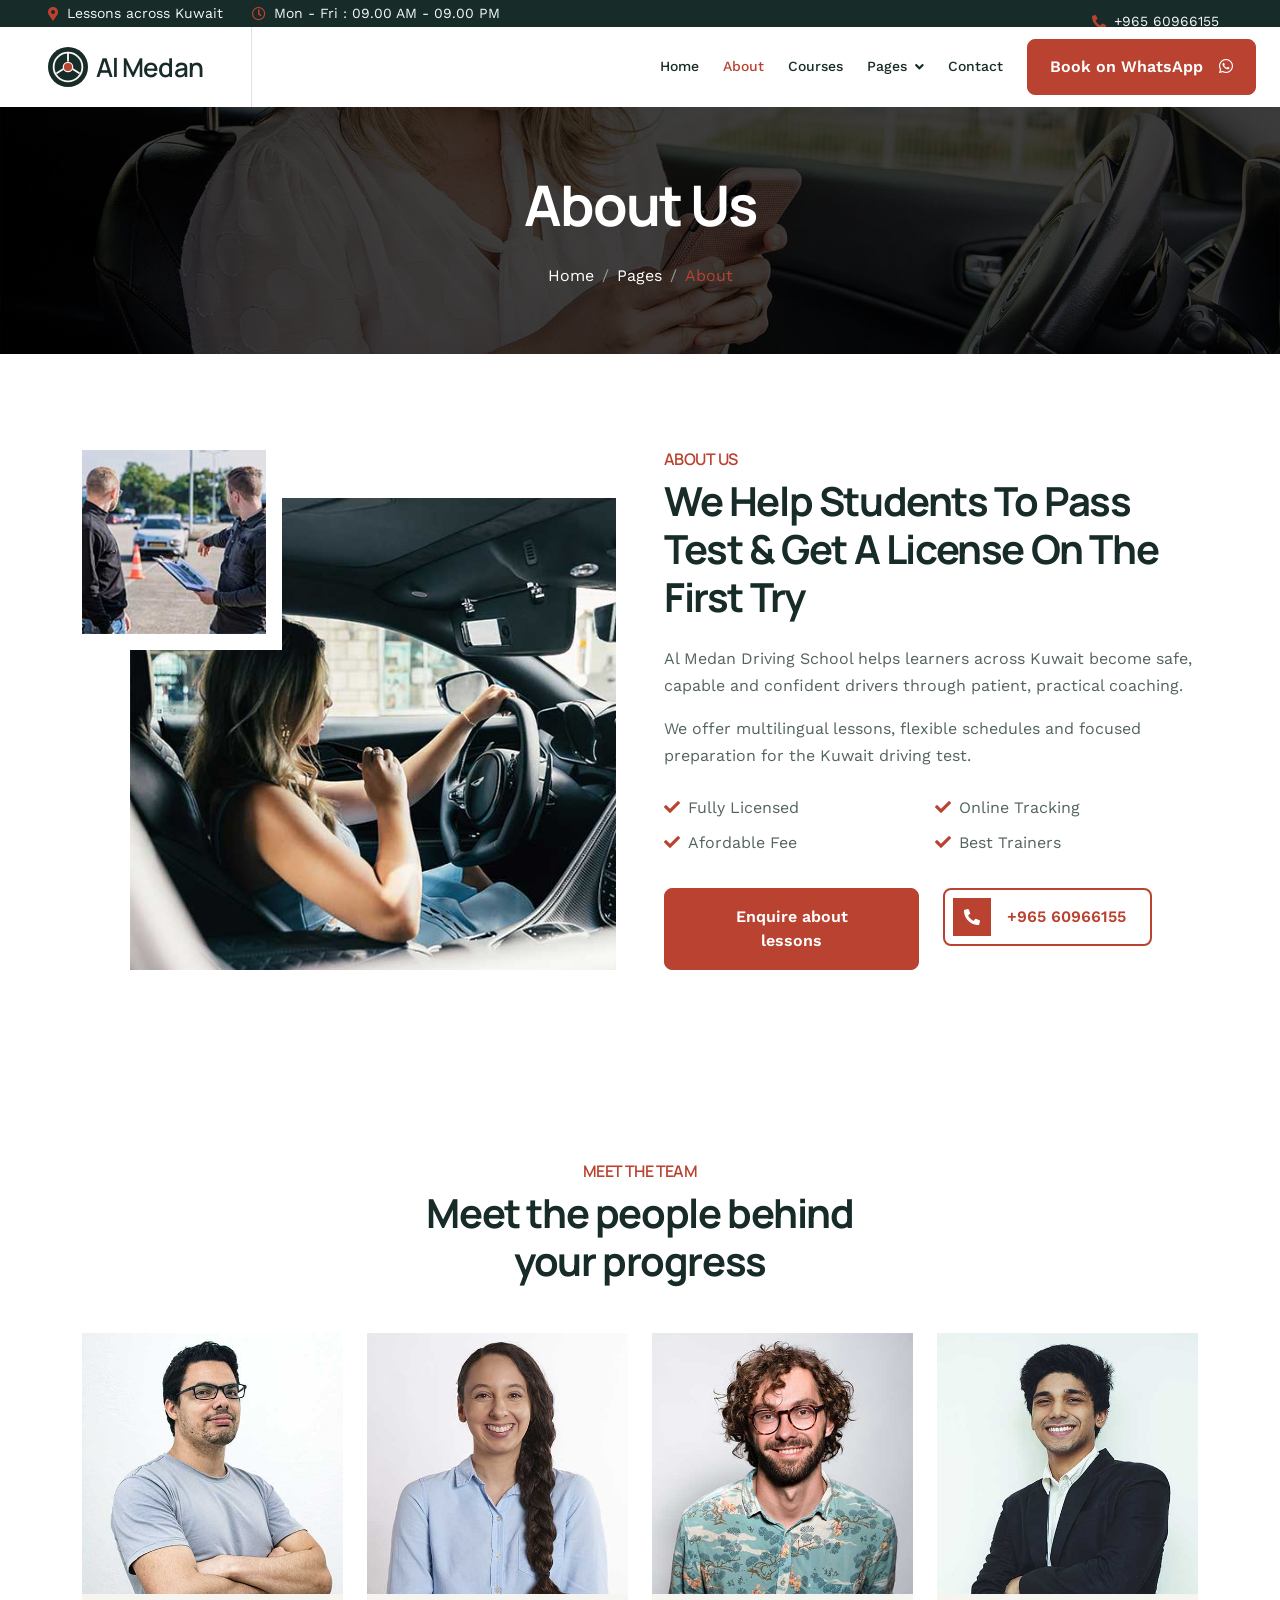
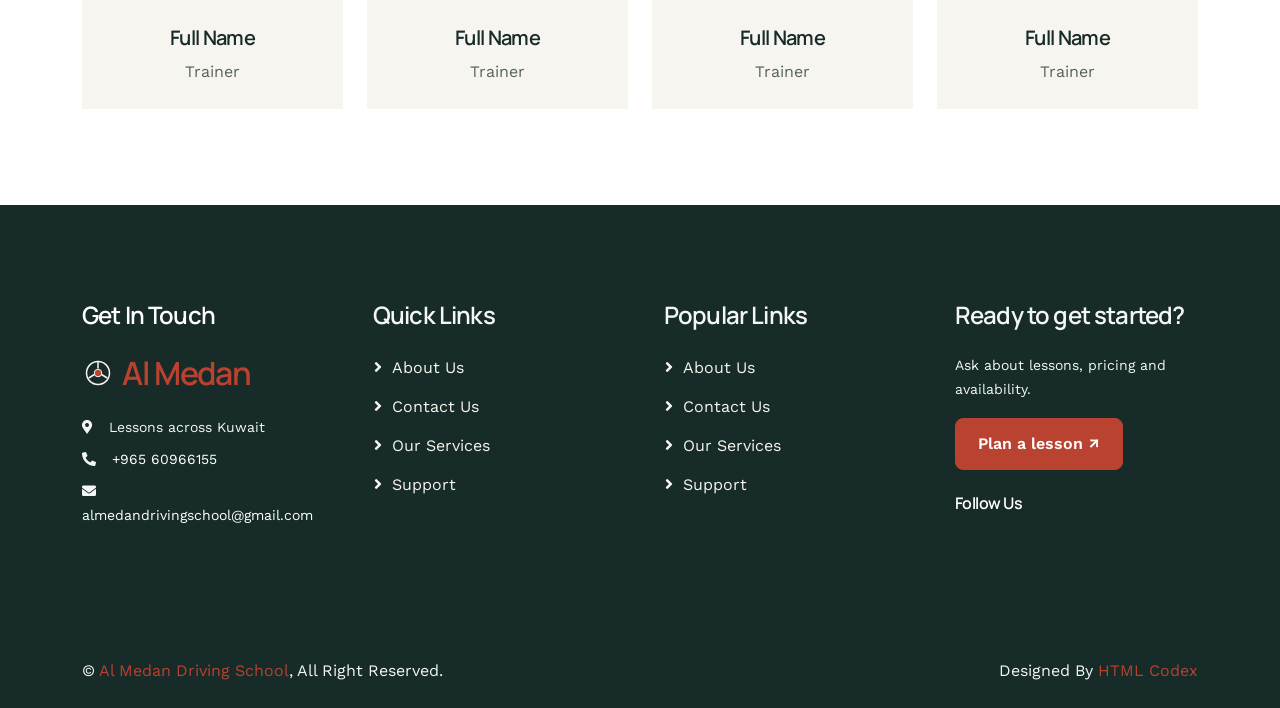
==== about.html @ 03fe1aea "fixes to logo and content" ====
<!DOCTYPE html>
<html lang="en">

<head>
    <meta charset="utf-8">
    <title>About Al Medan Driving School | Kuwait</title>
    <meta content="width=device-width, initial-scale=1.0" name="viewport">
    <meta content="" name="keywords">
    

    <!-- Favicon -->
    <link rel="icon" type="image/svg+xml" href="img/logo-mark.svg">

    <!-- Google Web Fonts -->
    <link rel="preconnect" href="https://fonts.googleapis.com">
    <link rel="preconnect" href="https://fonts.gstatic.com" crossorigin>
    <link href="https://fonts.googleapis.com/css2?family=Manrope:wght@400;500;600;700;800&family=Work+Sans:wght@400;500;600;700&display=swap" rel="stylesheet"> 

    <!-- Icon Font Stylesheet -->
    <link href="https://cdnjs.cloudflare.com/ajax/libs/font-awesome/5.10.0/css/all.min.css" rel="stylesheet">
    <link href="https://cdn.jsdelivr.net/npm/bootstrap-icons@1.4.1/font/bootstrap-icons.css" rel="stylesheet">

    <!-- Libraries Stylesheet -->
    <link href="lib/animate/animate.min.css" rel="stylesheet">
    <link href="lib/owlcarousel/assets/owl.carousel.min.css" rel="stylesheet">

    <!-- Customized Bootstrap Stylesheet -->
    <link href="css/bootstrap.min.css" rel="stylesheet">

    <!-- Template Stylesheet -->
    <link href="css/style.css" rel="stylesheet">
</head>

<body>
    <a class="skip-link" href="#main-content">Skip to content</a>
    


    <!-- Topbar Start -->
    <div class="container-fluid bg-dark text-light p-0">
        <div class="row gx-0 d-none d-lg-flex">
            <div class="col-lg-7 px-5 text-start">
                <div class="h-100 d-inline-flex align-items-center me-4">
                    <small class="fa fa-map-marker-alt text-primary me-2"></small>
                    <small>Lessons across Kuwait</small>
                </div>
                <div class="h-100 d-inline-flex align-items-center">
                    <small class="far fa-clock text-primary me-2"></small>
                    <small>Mon - Fri : 09.00 AM - 09.00 PM</small>
                </div>
            </div>
            <div class="col-lg-5 px-5 text-end">
                <div class="h-100 d-inline-flex align-items-center me-4">
                    <small class="fa fa-phone-alt text-primary me-2"></small>
                    <small>+965 60966155</small>
                </div>
                <div class="h-100 d-inline-flex align-items-center mx-n2">
                    
                    
                    
                    
                </div>
            </div>
        </div>
    </div>
    <!-- Topbar End -->


    <!-- Navbar Start -->
    <nav class="navbar navbar-expand-lg bg-white navbar-light sticky-top p-0">
        <a href="index.html" class="navbar-brand d-flex align-items-center border-end px-4 px-lg-5">
            <img src="img/logo-mark.svg" width="40" height="40" class="me-2" alt=""><h2 class="m-0">Al Medan</h2>
        </a>
        <button type="button" class="navbar-toggler me-4" data-bs-toggle="collapse" data-bs-target="#navbarCollapse" aria-controls="navbarCollapse" aria-expanded="false" aria-label="Toggle navigation">
            <span class="navbar-toggler-icon"></span>
        </button>
        <div class="collapse navbar-collapse" id="navbarCollapse">
            <div class="navbar-nav ms-auto p-4 p-lg-0">
                <a href="index.html" class="nav-item nav-link">Home</a>
                <a href="about.html" class="nav-item nav-link active" aria-current="page">About</a>
                <a href="courses.html" class="nav-item nav-link">Courses</a>
                <div class="nav-item dropdown">
                    <a href="#" class="nav-link dropdown-toggle" data-bs-toggle="dropdown">Pages</a>
                    <div class="dropdown-menu bg-light m-0">
                        <a href="appointment.html" class="dropdown-item">Appointment</a>
                        <a href="team.html" class="dropdown-item">Our Team</a>
                        <a href="testimonial.html" class="dropdown-item">Testimonial</a>
                    </div>
                </div>
                <a href="contact.html" class="nav-item nav-link">Contact</a>
            </div>
            <a href="https://wa.me/96560966155" class="btn btn-primary py-4 px-lg-5 d-none d-lg-block">Book on WhatsApp<i class="fab fa-whatsapp ms-3"></i></a>
        </div>
    </nav>
    <!-- Navbar End -->


    <main id="main-content">
<!-- Page Header Start -->
    <div class="container-fluid page-header py-6 my-6 mt-0 wow fadeIn" data-wow-delay="0.1s">
        <div class="container text-center">
            <h1 class="display-4 text-white animated slideInDown mb-4">About Us</h1>
            <nav aria-label="breadcrumb animated slideInDown">
                <ol class="breadcrumb justify-content-center mb-0">
                    <li class="breadcrumb-item"><a class="text-white" href="#">Home</a></li>
                    <li class="breadcrumb-item"><a class="text-white" href="#">Pages</a></li>
                    <li class="breadcrumb-item text-primary active" aria-current="page">About</li>
                </ol>
            </nav>
        </div>
    </div>
    <!-- Page Header End -->


    <!-- About Start -->
    <div class="container-xxl py-6">
        <div class="container">
            <div class="row g-5">
                <div class="col-lg-6 wow fadeInUp" data-wow-delay="0.1s">
                    <div class="position-relative overflow-hidden ps-5 pt-5 h-100" style="min-height: 400px;">
                        <img class="position-absolute w-100 h-100" src="img/about-1.jpg" alt="" style="object-fit: cover;">
                        <img class="position-absolute top-0 start-0 bg-white pe-3 pb-3" src="img/about-2.jpg" alt="" style="width: 200px; height: 200px;">
                    </div>
                </div>
                <div class="col-lg-6 wow fadeInUp" data-wow-delay="0.5s">
                    <div class="h-100">
                        <h6 class="text-primary text-uppercase mb-2">About Us</h6>
                        <h1 class="display-6 mb-4">We Help Students To Pass Test & Get A License On The First Try</h1>
                        <p>Al Medan Driving School helps learners across Kuwait become safe, capable and confident drivers through patient, practical coaching.</p>
                        <p class="mb-4">We offer multilingual lessons, flexible schedules and focused preparation for the Kuwait driving test.</p>
                        <div class="row g-2 mb-4 pb-2">
                            <div class="col-sm-6">
                                <i class="fa fa-check text-primary me-2"></i>Fully Licensed
                            </div>
                            <div class="col-sm-6">
                                <i class="fa fa-check text-primary me-2"></i>Online Tracking
                            </div>
                            <div class="col-sm-6">
                                <i class="fa fa-check text-primary me-2"></i>Afordable Fee 
                            </div>
                            <div class="col-sm-6">
                                <i class="fa fa-check text-primary me-2"></i>Best Trainers
                            </div>
                        </div>
                        <div class="row g-4">
                            <div class="col-sm-6">
                                <a class="btn btn-primary py-3 px-5" href="appointment.html">Enquire about lessons</a>
                            </div>
                            <div class="col-sm-6">
                                <a class="d-inline-flex align-items-center btn btn-outline-primary border-2 p-2" href="tel:+96560966155">
                                    <span class="flex-shrink-0 btn-square bg-primary">
                                        <i class="fa fa-phone-alt text-white"></i>
                                    </span>
                                    <span class="px-3">+965 60966155</span>
                                </a>
                            </div>
                        </div>
                    </div>
                </div>
            </div>
        </div>
    </div>
    <!-- About End -->


    <!-- Team Start -->
    <div class="container-xxl py-6">
        <div class="container">
            <div class="text-center mx-auto mb-5 wow fadeInUp" data-wow-delay="0.1s" style="max-width: 500px;">
                <h6 class="text-primary text-uppercase mb-2">Meet The Team</h6>
                <h1 class="display-6 mb-4">Meet the people behind your progress</h1>
            </div>
            <div class="row g-0 team-items">
                <div class="col-lg-3 col-md-6 wow fadeInUp" data-wow-delay="0.1s">
                    <div class="team-item position-relative">
                        <div class="position-relative">
                            <img class="img-fluid" src="img/team-1.jpg" alt="">
                            <div class="team-social text-center">
                                
                                
                                
                            </div>
                        </div>
                        <div class="bg-light text-center p-4">
                            <h5 class="mt-2">Full Name</h5>
                            <span>Trainer</span>
                        </div>
                    </div>
                </div>
                <div class="col-lg-3 col-md-6 wow fadeInUp" data-wow-delay="0.3s">
                    <div class="team-item position-relative">
                        <div class="position-relative">
                            <img class="img-fluid" src="img/team-2.jpg" alt="">
                            <div class="team-social text-center">
                                
                                
                                
                            </div>
                        </div>
                        <div class="bg-light text-center p-4">
                            <h5 class="mt-2">Full Name</h5>
                            <span>Trainer</span>
                        </div>
                    </div>
                </div>
                <div class="col-lg-3 col-md-6 wow fadeInUp" data-wow-delay="0.5s">
                    <div class="team-item position-relative">
                        <div class="position-relative">
                            <img class="img-fluid" src="img/team-3.jpg" alt="">
                            <div class="team-social text-center">
                                
                                
                                
                            </div>
                        </div>
                        <div class="bg-light text-center p-4">
                            <h5 class="mt-2">Full Name</h5>
                            <span>Trainer</span>
                        </div>
                    </div>
                </div>
                <div class="col-lg-3 col-md-6 wow fadeInUp" data-wow-delay="0.7s">
                    <div class="team-item position-relative">
                        <div class="position-relative">
                            <img class="img-fluid" src="img/team-4.jpg" alt="">
                            <div class="team-social text-center">
                                
                                
                                
                            </div>
                        </div>
                        <div class="bg-light text-center p-4">
                            <h5 class="mt-2">Full Name</h5>
                            <span>Trainer</span>
                        </div>
                    </div>
                </div>
            </div>
        </div>
    </div>
    <!-- Team End -->


    </main>
<!-- Footer Start -->
    <div class="container-fluid bg-dark text-light footer my-6 mb-0 py-6 wow fadeIn" data-wow-delay="0.1s">
        <div class="container">
            <div class="row g-5">
                <div class="col-lg-3 col-md-6">
                    <h4 class="text-white mb-4">Get In Touch</h4>
                    <h2 class="text-primary mb-4 d-flex align-items-center gap-2"><img src="img/logo-mark.svg" width="32" height="32" alt="">Al Medan</h2>
                    <p class="mb-2"><i class="fa fa-map-marker-alt me-3"></i>Lessons across Kuwait</p>
                    <p class="mb-2"><i class="fa fa-phone-alt me-3"></i><a href="tel:+96560966155">+965 60966155</a></p>
                    <p class="mb-2"><i class="fa fa-envelope me-3"></i><a href="mailto:almedandrivingschool@gmail.com">almedandrivingschool@gmail.com</a></p>
                </div>
                <div class="col-lg-3 col-md-6">
                    <h4 class="text-light mb-4">Quick Links</h4>
                    <a class="btn btn-link" href="about.html">About Us</a>
                    <a class="btn btn-link" href="contact.html">Contact Us</a>
                    <a class="btn btn-link" href="courses.html">Our Services</a>
                    
                    <a class="btn btn-link" href="contact.html">Support</a>
                </div>
                <div class="col-lg-3 col-md-6">
                    <h4 class="text-light mb-4">Popular Links</h4>
                    <a class="btn btn-link" href="about.html">About Us</a>
                    <a class="btn btn-link" href="contact.html">Contact Us</a>
                    <a class="btn btn-link" href="courses.html">Our Services</a>
                    
                    <a class="btn btn-link" href="contact.html">Support</a>
                </div>
                <div class="col-lg-3 col-md-6">
                    <h4 class="text-light mb-4">Ready to get started?</h4><p>Ask about lessons, pricing and availability.</p><a class="btn btn-primary" href="appointment.html">Plan a lesson ↗</a>
                    <h6 class="text-white mt-4 mb-3">Follow Us</h6>
                    <div class="d-flex pt-2">
                        
                        
                        
                        
                    </div>
                </div>
            </div>
        </div>
    </div>
    <!-- Footer End -->


    <!-- Copyright Start -->
    <div class="container-fluid copyright text-light py-4 wow fadeIn" data-wow-delay="0.1s">
        <div class="container">
            <div class="row">
                <div class="col-md-6 text-center text-md-start mb-3 mb-md-0">
                    &copy; <a href="index.html">Al Medan Driving School</a>, All Right Reserved.
                </div>
                <div class="col-md-6 text-center text-md-end">
                    <!--/*** The author’s attribution link must remain intact in the template. ***/-->
                    <!--/*** If you wish to remove this credit link, please purchase the Pro Version . ***/-->
                    Designed By <a href="https://htmlcodex.com">HTML Codex</a>
                </div>
            </div>
        </div>
    </div>
    <!-- Copyright End -->


<div class="mobile-contact"><a href="tel:+96560966155">Call us</a><a href="appointment.html">Book a lesson ↗</a></div>
    <!-- Back to Top -->
    <a href="#" aria-label="Back to top" class="btn btn-lg btn-primary btn-lg-square back-to-top"><i class="bi bi-arrow-up"></i></a>


    <!-- JavaScript Libraries -->
    <script src="https://code.jquery.com/jquery-3.4.1.min.js"></script>
    <script src="https://cdn.jsdelivr.net/npm/bootstrap@5.0.0/dist/js/bootstrap.bundle.min.js"></script>
    <script src="lib/wow/wow.min.js"></script>
    <script src="lib/easing/easing.min.js"></script>
    <script src="lib/waypoints/waypoints.min.js"></script>
    <script src="lib/owlcarousel/owl.carousel.min.js"></script>

    <!-- Template Javascript -->
    <script src="js/main.js"></script>
</body>

</html>
---- css/style.css ----
/********** Template CSS **********/
:root {
    --primary: #E85C46;
    --secondary: #66736D;
    --light: #F5F1E9;
    --dark: #17211F;
}

.py-6 {
    padding-top: 6rem;
    padding-bottom: 6rem;
}
.back-to-top {
    position: fixed;
    display: none;
    right: 30px;
    bottom: 30px;
    z-index: 99;
}


/*** Spinner ***/

.hero-section { background: #F5F1E9; }
.hero-copy { min-height: 560px; display: flex; align-items: center; }
.hero-content { max-width: 590px; margin: 0 auto; padding: 70px 30px; }
.hero-content h1 { font-family: Manrope, sans-serif; font-weight: 800; letter-spacing: -0.06em; }
.hero-content h1 span, .display-6 span { color: var(--primary); }
.hero-image { min-height: 560px; background: url(../img/carousel-1.jpg) center/cover; }
.hero-image img { width: 100%; height: 100%; min-height: 560px; object-fit: cover; mix-blend-mode: multiply; opacity: .88; }
.hero-trust { display: flex; gap: 12px; align-items: center; color: var(--secondary); font-size: 12px; }
.hero-trust strong { color: var(--dark); font: 800 25px Manrope, sans-serif; }
.hero-badge { position: absolute; right: 9%; bottom: 45px; display: flex; align-items: center; gap: 8px; padding: 17px 22px; color: var(--dark); background: #F3BD00; font-size: 10px; font-weight: 700; line-height: 1.15; text-transform: uppercase; }
.hero-badge strong { font: 800 36px Manrope, sans-serif; }
.process-card { min-height: 245px; padding: 25px 20px; border-top: 1px solid #D4CEC2; border-right: 1px solid #D4CEC2; }
.process-card:last-child { border-right: 0; }.process-card small { color: var(--primary); font-weight: 700; }.process-card > i { display: block; margin: 28px 0 17px; color: var(--primary); font-size: 26px; }.process-card p { color: var(--secondary); font-size: 13px; }.process-card a { color: var(--primary); font-size: 12px; font-weight: 700; }
.feature-image, .instructor-image { position: relative; }.feature-image img { width: 100%; height: 430px; object-fit: cover; }.feature-image span { position: absolute; right: 15px; bottom: 15px; padding: 16px; color: white; background: var(--dark); font-size: 10px; text-transform: uppercase; }.feature-image strong { color: #F3BD00; font: 800 30px Manrope, sans-serif; }
.feature-point { min-height: 74px; padding: 13px 0; border-top: 1px solid #D4CEC2; }.feature-point i { display: inline-grid; place-items: center; width: 20px; height: 20px; margin-right: 8px; border-radius: 50%; color: white; background: var(--primary); font-size: 10px; }.feature-point strong, .feature-point small { display: block; margin-left: 29px; }.feature-point strong { margin-top: -20px; font-size: 13px; }.feature-point small { color: var(--secondary); font-size: 11px; }
.instructor-image img { width: 100%; height: 430px; object-fit: cover; }.instructor-image span { position: absolute; right: -18px; bottom: 25px; padding: 12px 16px; color: white; background: var(--primary); font-size: 11px; font-weight: 700; }.instructor-signature { font: italic 700 25px Georgia, serif; }.instructor-signature small { display: block; color: var(--secondary); font: 10px Work Sans, sans-serif; letter-spacing: .12em; text-transform: uppercase; }
.booking-band { background: var(--dark); }.booking-band h2 { font-family: Manrope, sans-serif; font-weight: 800; }.booking-band .text-primary { color: #F3BD00 !important; }
.accordion-item { border-color: #D4CEC2; background: transparent; }.accordion-button { color: var(--dark); background: transparent; box-shadow: none !important; font-weight: 700; }.accordion-button:not(.collapsed) { color: var(--primary); background: transparent; }.accordion-body { color: var(--secondary); }
#spinner {
    opacity: 0;
    visibility: hidden;
    transition: opacity .5s ease-out, visibility 0s linear .5s;
    z-index: 99999;
}

#spinner.show {
    transition: opacity .5s ease-out, visibility 0s linear 0s;
    visibility: visible;
    opacity: 1;
}


/*** Button ***/
.btn {
    font-weight: 500;
    transition: .5s;
}

.btn.btn-primary,
.btn.btn-outline-primary:hover {
    color: #FFFFFF;
}

.btn-square {
    width: 38px;
    height: 38px;
}

.btn-sm-square {
    width: 32px;
    height: 32px;
}

.btn-lg-square {
    width: 48px;
    height: 48px;
}

.btn-square,
.btn-sm-square,
.btn-lg-square {
    padding: 0;
    display: flex;
    align-items: center;
    justify-content: center;
    font-weight: normal;
}


/*** Navbar ***/
.navbar.sticky-top {
    top: -100px;
    transition: .5s;
}

.navbar .navbar-brand,
.navbar a.btn {
    height: 80px
}

.navbar .navbar-nav .nav-link {
    margin-right: 30px;
    padding: 25px 0;
    color: var(--dark);
    font-weight: 500;
    text-transform: uppercase;
    outline: none;
}

.navbar .navbar-nav .nav-link:hover,
.navbar .navbar-nav .nav-link.active {
    color: var(--primary);
}

.navbar .dropdown-toggle::after {
    border: none;
    content: "\f107";
    font-family: "Font Awesome 5 Free";
    font-weight: 900;
    vertical-align: middle;
    margin-left: 8px;
}

@media (max-width: 991.98px) {
    .navbar .navbar-nav .nav-link  {
        margin-right: 0;
        padding: 10px 0;
    }

    .navbar .navbar-nav {
        border-top: 1px solid #EEEEEE;
    }
}

@media (min-width: 992px) {
    .navbar .nav-item .dropdown-menu {
        display: block;
        border: none;
        margin-top: 0;
        top: 150%;
        opacity: 0;
        visibility: hidden;
        transition: .5s;
    }

    .navbar .nav-item:hover .dropdown-menu {
        top: 100%;
        visibility: visible;
        transition: .5s;
        opacity: 1;
    }
}


/*** Header ***/
.carousel-caption {
    top: 0;
    left: 0;
    right: 0;
    bottom: 0;
    display: flex;
    align-items: center;
    justify-content: center;
    text-align: center;
    background: rgba(0, 0, 0, .75);
    z-index: 1;
}

.carousel-control-prev,
.carousel-control-next {
    width: 15%;
}

.carousel-control-prev-icon,
.carousel-control-next-icon {
    width: 3rem;
    height: 3rem;
    background-color: var(--primary);
    border: 10px solid var(--primary);
}

@media (max-width: 768px) {
    #header-carousel .carousel-item {
        position: relative;
        min-height: 450px;
    }
    
    #header-carousel .carousel-item img {
        position: absolute;
        width: 100%;
        height: 100%;
        object-fit: cover;
    }
}

.page-header {
    background: linear-gradient(rgba(0, 0, 0, .75), rgba(0, 0, 0, .75)), url(../img/carousel-1.jpg) center center no-repeat;
    background-size: cover;
}

.breadcrumb-item+.breadcrumb-item::before {
    color: #999999;
}



/*** Courses ***/
.courses {
    min-height: 100vh;
    background: linear-gradient(rgba(255, 255, 255, .9), rgba(255, 255, 255, .9)), url(../img/carousel-1.jpg) center center no-repeat;
    background-attachment: fixed;
    background-size: cover;
}

.courses-item .courses-overlay {
    position: absolute;
    width: 100%;
    height: 0;
    top: 0;
    left: 0;
    display: flex;
    align-items: center;
    justify-content: center;
    background: rgba(0, 0, 0, .5);
    overflow: hidden;
    opacity: 0;
    transition: .5s;
}

.courses-item:hover .courses-overlay {
    height: 100%;
    opacity: 1;
}


/*** Team ***/
.team-items {
    margin: -.75rem;
}

.team-item {
    padding: .75rem;
}

.team-item::after {
    position: absolute;
    content: "";
    width: 100%;
    height: 0;
    top: 0;
    left: 0;
    background: #FFFFFF;
    transition: .5s;
    z-index: -1;
}

.team-item:hover::after {
    height: 100%;
    background: var(--primary);
}

.team-item .team-social {
    position: absolute;
    width: 100%;
    height: 0;
    top: 0;
    left: 0;
    display: flex;
    align-items: center;
    justify-content: center;
    background: rgba(0, 0, 0, .75);
    overflow: hidden;
    opacity: 0;
    transition: .5s;
}

.team-item:hover .team-social {
    height: 100%;
    opacity: 1;
}


/*** Testimonial ***/
.testimonial-carousel .owl-dots {
    height: 40px;
    margin-top: 25px;
    display: flex;
    align-items: center;
    justify-content: center;
}

.testimonial-carousel .owl-dot {
    position: relative;
    display: inline-block;
    margin: 0 5px;
    width: 20px;
    height: 20px;
    background: transparent;
    border: 2px solid var(--primary);
    transition: .5s;
}

.testimonial-carousel .owl-dot.active {
    width: 40px;
    height: 40px;
    background: var(--primary);
}

.testimonial-carousel .owl-item img {
    width: 150px;
    height: 150px;
}


/*** Footer ***/
.footer .btn.btn-link {
    display: block;
    margin-bottom: 5px;
    padding: 0;
    text-align: left;
    color: var(--light);
    font-weight: normal;
    text-transform: capitalize;
    transition: .3s;
}

.footer .btn.btn-link::before {
    position: relative;
    content: "\f105";
    font-family: "Font Awesome 5 Free";
    font-weight: 900;
    color: var(--light);
    margin-right: 10px;
}

.footer .btn.btn-link:hover {
    color: var(--primary);
    letter-spacing: 1px;
    box-shadow: none;
}

.copyright {
    background: #092139;
}

.copyright a {
    color: var(--primary);
}

.copyright a:hover {
    color: var(--light);
}
/* Shared visual system and responsive interaction states. */
:root { --primary: #b94230; --dark: #172b28; --light: #f7f5ef; }
body { color: #53635e; font-family: 'Work Sans', sans-serif; line-height: 1.7; }
h1,h2,h3,h4,h5,h6 { color: var(--dark); font-family: Manrope, sans-serif; letter-spacing: -.035em; }
a { color: var(--primary); } a:hover { color: #8e3022; }
.text-primary { color: var(--primary) !important; }.bg-primary { background-color: var(--primary) !important; }.bg-dark,.copyright { background-color: var(--dark) !important; }.bg-light { background-color: var(--light) !important; }
.btn { border-radius: 8px; font-weight: 600; padding: 13px 22px; transition: background-color .2s, transform .2s; }
.btn-primary { background: var(--primary); border-color: var(--primary); }.btn-primary:hover,.btn-primary:focus { background: #963425; border-color: #963425; }.btn-outline-primary { color: var(--primary); border-color: var(--primary); }.btn-outline-primary:hover { background: var(--primary); border-color: var(--primary); }
.btn-square,.btn-sm-square,.btn-lg-square { padding: 0; }
:focus-visible { outline: 3px solid #167d8d !important; outline-offset: 4px; }
.skip-link { position: fixed; left: 16px; top: -100px; padding: 12px 20px; background: white; z-index: 10000; }.skip-link:focus { top: 12px; }
.navbar.sticky-top { top: 0; }.navbar .navbar-nav .nav-link { text-transform: none; font-size: 14px; margin-right: 24px; }.navbar .navbar-brand h2 { font-size: 26px; }.navbar a.btn { height: auto; margin: 12px 24px 12px 0; padding: 15px 22px !important; }
.navbar .nav-item .dropdown-menu.show,.navbar .nav-item:focus-within .dropdown-menu { top: 100%; opacity: 1; visibility: visible; }
.hero-section { background: #f2f0e7; padding: 35px 0 48px; }.hero-copy { min-height: 520px; }.hero-content { padding: 35px 50px 35px 0; margin: 0; }.hero-content h1 { font-size: clamp(2.7rem,4.6vw,4.5rem); line-height: 1.08; letter-spacing: -.065em; margin-bottom: 25px; }.eyebrow { font-size: 11px; font-weight: 700; letter-spacing: .15em; color: var(--primary); margin-bottom: 22px; }.hero-description { max-width: 460px; font-size: 18px; }.hero-actions { display: flex; flex-wrap: wrap; gap: 12px; margin-top: 30px; }.hero-actions span { margin-left: 14px; }.hero-note { font-size: 13px; margin: 18px 0 0; }.hero-visual { position: relative; height: 500px; border-radius: 110px 16px 16px 16px; overflow: hidden; }.hero-visual img { width: 100%; height: 100%; object-fit: cover; object-position: 60% center; }.hero-photo-label { position: absolute; bottom: 22px; left: 22px; right: 22px; padding: 16px; border-radius: 8px; background: #fff; color: var(--dark); font-size: 13px; font-weight: 600; }.status-dot { display: inline-block; width: 8px; height: 8px; background: #398064; border-radius: 50%; margin-right: 8px; }
.language-strip { background: var(--dark); color: #fff; padding: 22px 0; font-size: 13px; }.language-strip .container { display: flex; justify-content: space-between; gap: 16px; flex-wrap: wrap; }.language-strip strong { font-weight: 500; }
.section-heading { display: flex; align-items: end; justify-content: space-between; gap: 24px; margin-bottom: 36px; }.section-heading h2 { max-width: 580px; }.section-heading a { flex-shrink: 0; }.step-card { height: 100%; border-top: 1px solid #d6ddd6; padding: 24px 20px 12px 0; }.step-card > span { color: var(--primary); font-size: 11px; letter-spacing: .1em; font-weight: 700; }.step-card h3 { font-size: 22px; margin-top: 25px; }.step-card p { font-size: 15px; }
.process-card { height: 100%; background: #fff; border: 1px solid rgba(185,66,48,.3); border-radius: 12px; padding: 30px 26px; box-shadow: 0 10px 24px rgba(23,43,40,.06); transition: box-shadow .2s ease, transform .2s ease; }.process-card:hover { box-shadow: 0 14px 30px rgba(23,43,40,.1); transform: translateY(-2px); }.process-icon { width: 56px; height: 56px; border-radius: 50%; background: var(--primary); color: #fff; display: flex; align-items: center; justify-content: center; font-size: 22px; margin-bottom: 22px; }.process-card h3 { font-size: 20px; margin-bottom: 10px; }.process-card p { font-size: 14px; margin-bottom: 0; }
.courses { background: var(--light); min-height: auto; }.courses-item { border: 1px solid #e2e6df; border-radius: 14px; }.courses-item img { width: 100%; }.courses-item .courses-overlay { position: static; height: auto; opacity: 1; background: transparent; padding: 18px; }.courses-item .courses-overlay a { width: 100%; }
.courses .bg-primary.text-center { background: var(--dark) !important; border-radius: 18px; }.courses .bg-primary h1 { color: white; }.courses .bg-primary .btn-dark { background: var(--primary); border-color: var(--primary); }
.form-control { border-radius: 8px; }.form-control:focus { border-color: #167d8d !important; box-shadow: 0 0 0 3px #167d8d33; }.form-note { font-size: 13px; }.courses .form-note { color: #e0e6e2; }
.faq-list details { border-bottom: 1px solid #d6ddd6; padding: 22px 0; }.faq-list summary { cursor: pointer; color: var(--dark); font-weight: 600; }.faq-list details p { margin: 16px 0 0; }
.footer { font-size: 14px; }.footer a { overflow-wrap: anywhere; }.footer p a { color: #fff; }.footer .btn-link { min-height: 34px; }.page-header { padding-top: 4rem !important; padding-bottom: 4rem !important; }.mobile-contact { display: none; }
@media(max-width: 991.98px) { .hero-copy { min-height: auto; }.hero-content { max-width: 680px; padding: 30px 0; }.hero-visual { height: 360px; border-top-left-radius: 65px; }.navbar .navbar-brand { height: 68px; }.py-6 { padding-top: 4rem; padding-bottom: 4rem; }.navbar-collapse { max-height: calc(100dvh - 68px); overflow-y: auto; } }
@media(max-width: 575.98px) { body { padding-bottom: 76px; }.hero-section { padding: 10px 8px 28px; }.hero-content h1 { font-size: 2.8rem; }.hero-description { font-size: 16px; }.hero-actions .btn { flex: 1 1 auto; }.hero-visual { height: 285px; }.hero-photo-label { left: 12px; right: 12px; bottom: 12px; font-size: 11px; }.section-heading { display: block; }.section-heading a { display: inline-block; margin-top: 14px; }.display-6 { font-size: 1.95rem; }.p-5 { padding: 1.5rem !important; }.mobile-contact { position: fixed; bottom: 0; left: 0; right: 0; z-index: 1030; display: flex; gap: 10px; padding: 10px 16px calc(10px + env(safe-area-inset-bottom)); background: white; border-top: 1px solid #d6ddd6; }.mobile-contact a { flex: 1; text-align: center; border: 1px solid #d6ddd6; border-radius: 8px; padding: 11px; font-weight: 600; }.mobile-contact a:last-child { background: var(--primary); border-color: var(--primary); color: white; }.back-to-top { bottom: 90px; right: 16px; } }
@media(prefers-reduced-motion: reduce) { *,*::before,*::after { animation: none !important; transition: none !important; scroll-behavior: auto !important; } }
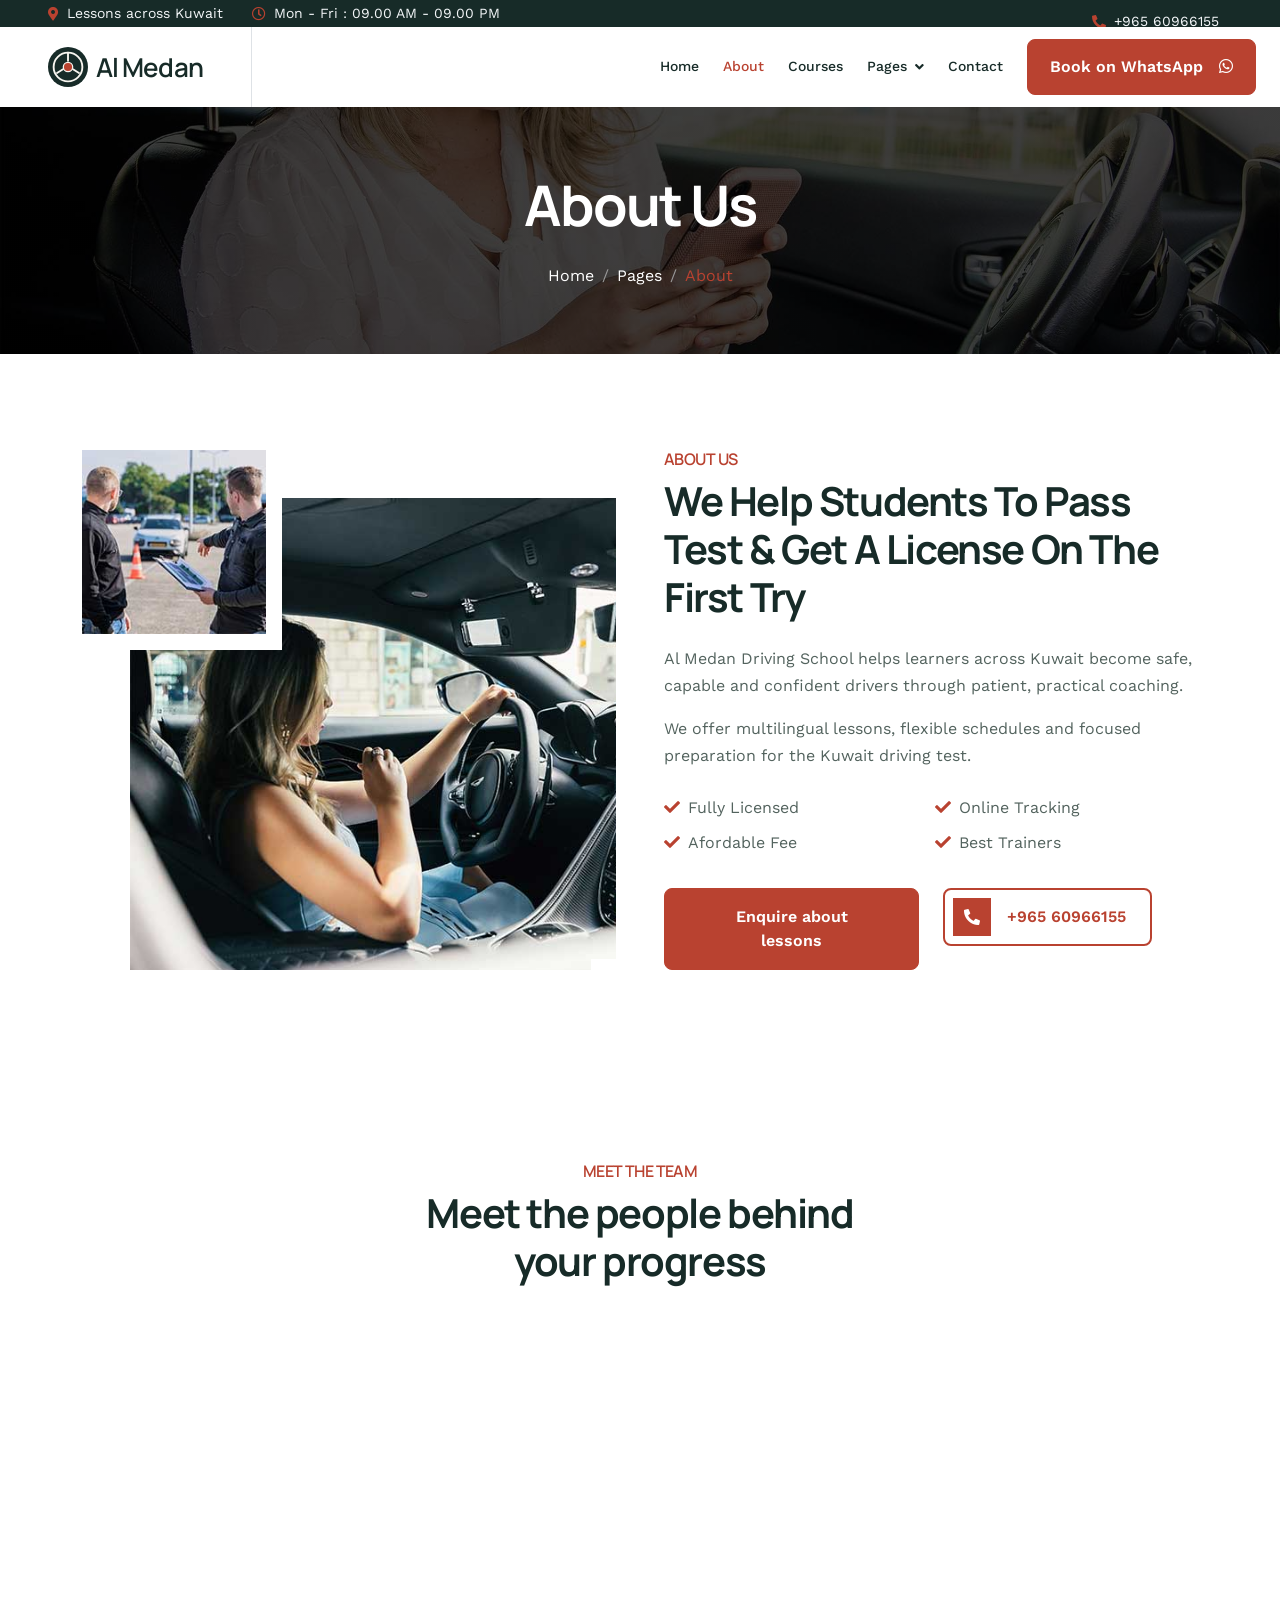
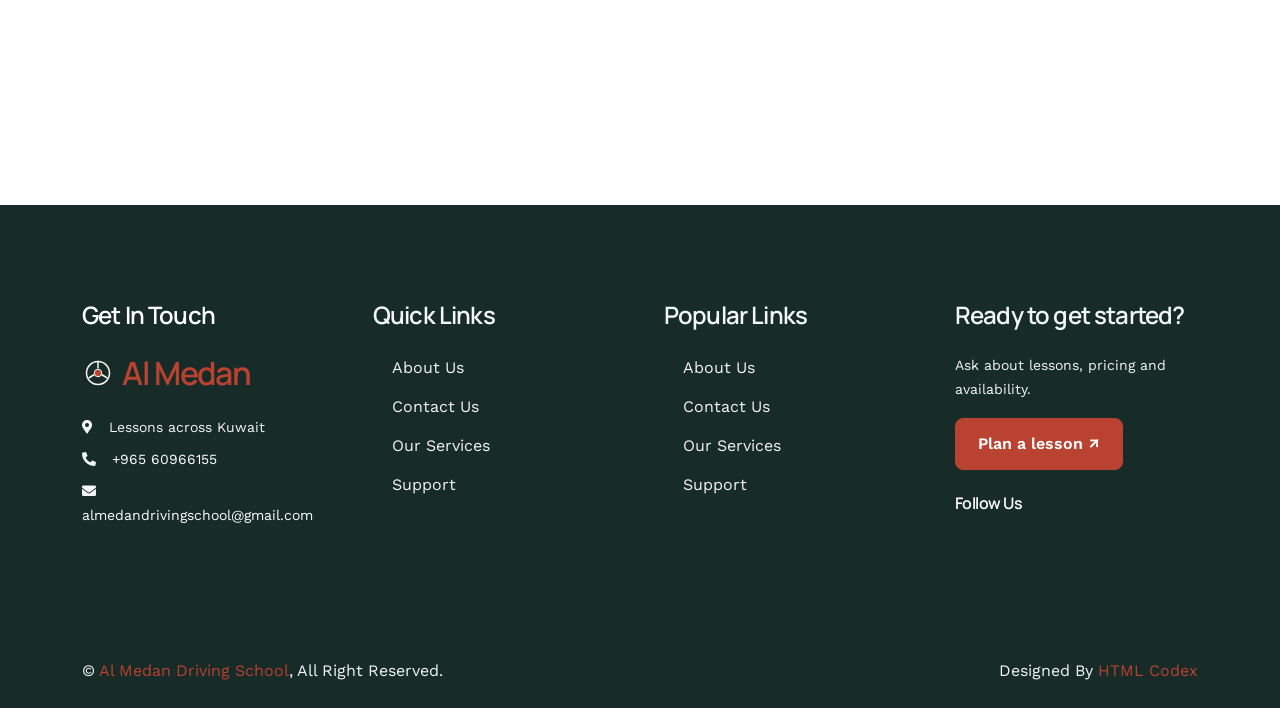
==== commit ba38d2de: "fixes to mobile app header" ====
--- a/about.html
+++ b/about.html
@@ -38,7 +38,7 @@
 
     <!-- Topbar Start -->
     <div class="container-fluid bg-dark text-light p-0">
-        <div class="row gx-0 d-none d-lg-flex">
+        <div class="topbar-row row gx-0 d-flex">
             <div class="col-lg-7 px-5 text-start">
                 <div class="h-100 d-inline-flex align-items-center me-4">
                     <small class="fa fa-map-marker-alt text-primary me-2"></small>
@@ -303,7 +303,7 @@
     <!-- Copyright End -->
 
 
-<div class="mobile-contact"><a href="tel:+96560966155">Call us</a><a href="appointment.html">Book a lesson ↗</a></div>
+<div class="mobile-contact"><a href="tel:+96560966155"><i class="fa fa-phone-alt" aria-hidden="true"></i> Call us</a><a href="https://wa.me/96560966155?text=Hello%20Al%20Medan%2C%20I%20want%20to%20book%20a%20driving%20lesson"><i class="fab fa-whatsapp" aria-hidden="true"></i> WhatsApp us</a></div>
     <!-- Back to Top -->
     <a href="#" aria-label="Back to top" class="btn btn-lg btn-primary btn-lg-square back-to-top"><i class="bi bi-arrow-up"></i></a>
 
@@ -320,4 +320,4 @@
     <script src="js/main.js"></script>
 </body>
 
-</html>+</html>
--- a/css/style.css
+++ b/css/style.css
@@ -97,11 +97,82 @@
 }
 
 .navbar .navbar-brand,
-.navbar a.btn {
-    height: 80px
-}
-
-.navbar .navbar-nav .nav-link {
+.navbar a.btn {
+    height: 80px
+}
+
+@media (max-width: 991.98px) {
+    .topbar-row {
+        flex-direction: column;
+        padding: 9px 14px;
+        font-weight: 600;
+    }
+
+    .topbar-row > div {
+        display: flex;
+        flex-wrap: nowrap;
+        justify-content: center;
+        width: 100%;
+        gap: 7px 18px;
+        padding: 3px 0 !important;
+        text-align: center !important;
+    }
+
+    .topbar-row > div:first-child {
+        flex-direction: column;
+        align-items: center;
+    }
+
+    .topbar-row > div > div {
+        width: auto;
+        height: auto !important;
+        min-height: 24px;
+        margin: 0 !important;
+        white-space: nowrap;
+    }
+
+    .topbar-row .me-4,
+    .topbar-row .mx-n2 {
+        margin-right: 0 !important;
+        margin-left: 0 !important;
+    }
+
+    .topbar-row .btn {
+        height: 32px;
+        min-height: 32px;
+        margin: 0;
+        padding: 4px 10px;
+    }
+
+    .topbar-whatsapp {
+        display: inline-flex;
+        align-items: center;
+        gap: 7px;
+        border-radius: 6px;
+        background: #25d366;
+        color: #102c28;
+        font-weight: 700;
+        line-height: 1;
+    }
+
+    .topbar-whatsapp:hover,
+    .topbar-whatsapp:focus {
+        background: #20bd5a;
+        color: #102c28;
+    }
+}
+
+@media (max-width: 575.98px) {
+    .topbar-row {
+        font-size: 13px;
+    }
+
+    .topbar-row > div {
+        gap: 5px 12px;
+    }
+}
+
+.navbar .navbar-nav .nav-link {
     margin-right: 30px;
     padding: 25px 0;
     color: var(--dark);
@@ -312,6 +383,83 @@
 .testimonial-carousel .owl-item img {
     width: 150px;
     height: 150px;
+}
+
+.review-card {
+    padding: 32px 20px;
+}
+
+.review-stars {
+    color: #e7ad00;
+    font-size: 25px;
+    letter-spacing: 4px;
+}
+
+.review-section {
+    background: var(--light);
+}
+
+.review-form-card {
+    padding: clamp(24px, 5vw, 52px);
+    background: #fff;
+    border: 1px solid #d6ddd6;
+    border-radius: 14px;
+    box-shadow: 0 12px 30px rgba(23, 43, 40, .06);
+}
+
+.review-label {
+    display: block;
+    margin-bottom: 10px;
+    color: var(--dark);
+    font-family: Manrope, sans-serif;
+    font-size: 18px;
+    font-weight: 700;
+}
+
+.star-rating {
+    display: inline-flex;
+    flex-direction: row-reverse;
+    justify-content: flex-end;
+}
+
+.star-rating input {
+    position: absolute;
+    opacity: 0;
+    pointer-events: none;
+}
+
+.star-rating label {
+    color: #aeb8b3;
+    cursor: pointer;
+    font-size: clamp(38px, 8vw, 52px);
+    line-height: 1;
+    transition: color .15s ease;
+}
+
+.star-rating label:hover,
+.star-rating label:hover ~ label,
+.star-rating input:checked ~ label {
+    color: #e7ad00;
+}
+
+.star-rating input:focus-visible + label {
+    outline: 3px solid #167d8d;
+    outline-offset: 3px;
+}
+
+.review-form .form-control {
+    min-height: 56px;
+    border: 1px solid #b9c2be;
+    padding: 14px 16px;
+}
+
+.review-form textarea.form-control {
+    min-height: 150px;
+}
+
+.review-honeypot {
+    position: absolute;
+    left: -10000px;
 }
 
 
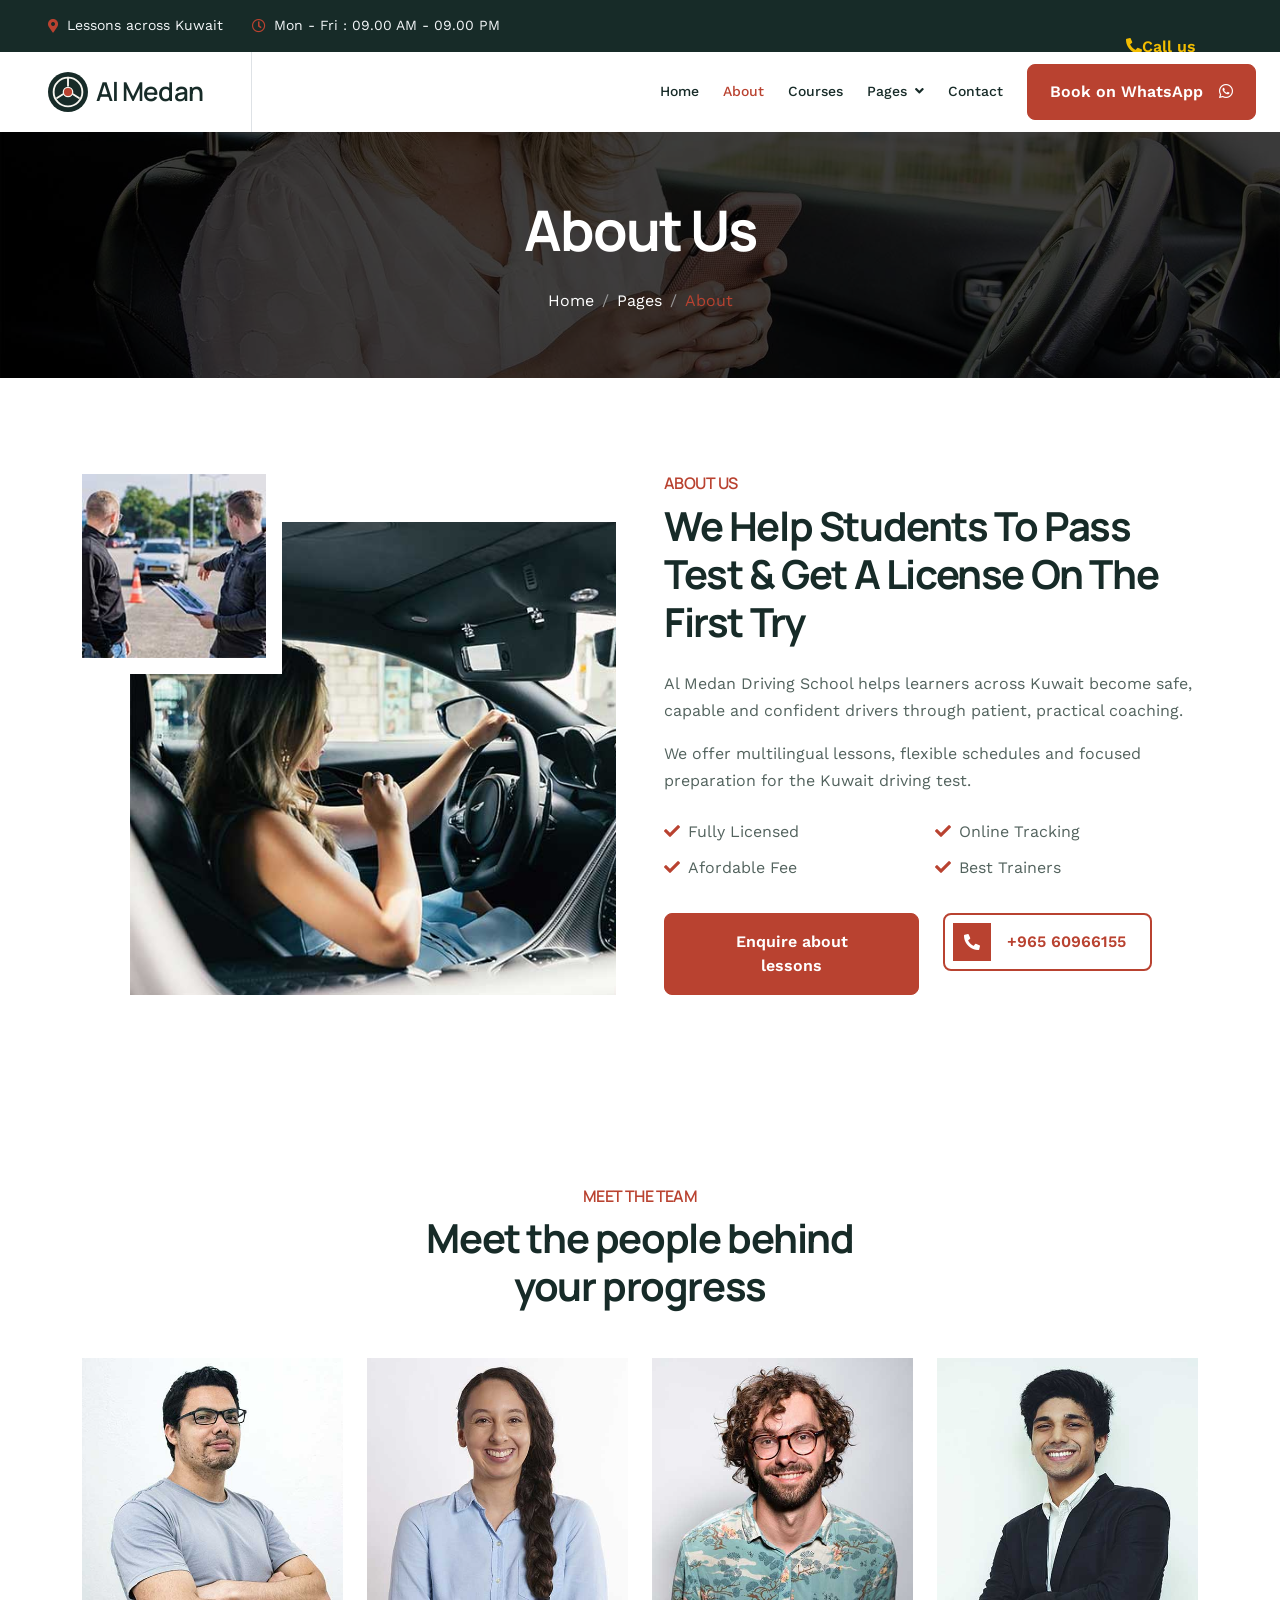
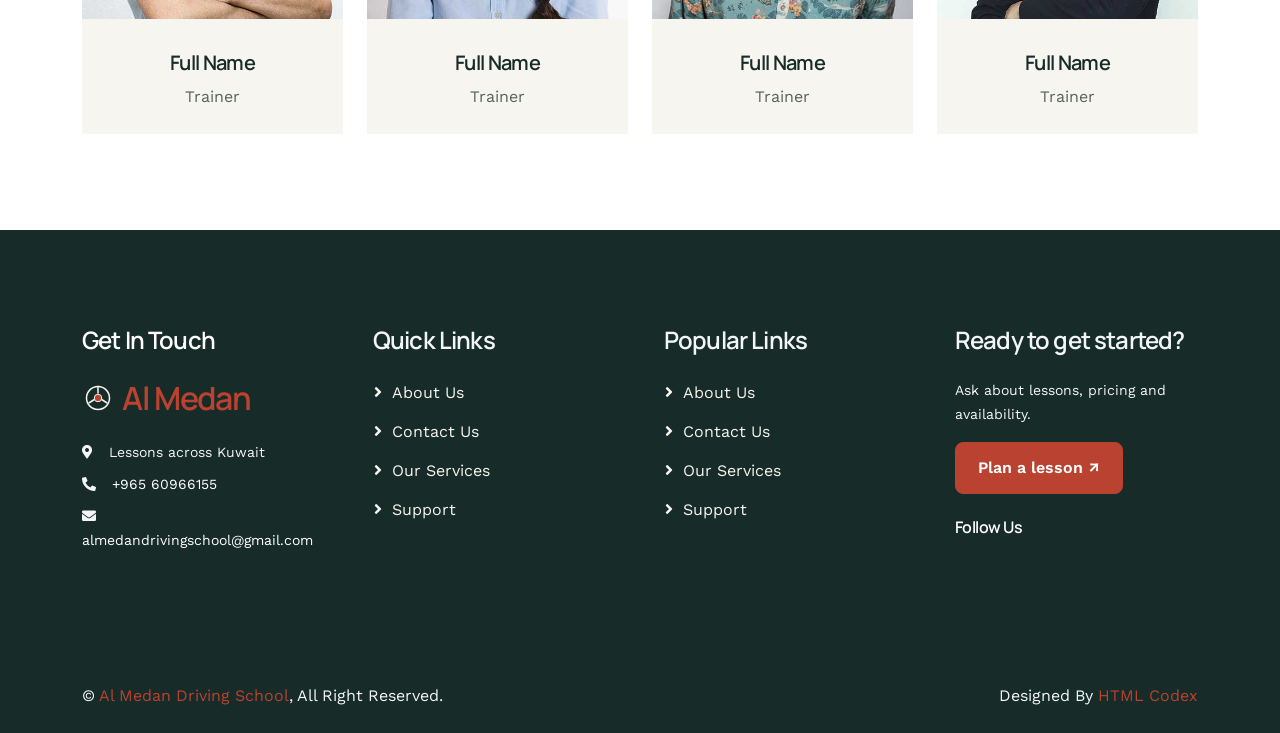
==== commit 41589891: "fixes to mobile app header" ====
--- a/about.html
+++ b/about.html
@@ -51,8 +51,7 @@
             </div>
             <div class="col-lg-5 px-5 text-end">
                 <div class="h-100 d-inline-flex align-items-center me-4">
-                    <small class="fa fa-phone-alt text-primary me-2"></small>
-                    <small>+965 60966155</small>
+                    <a class="topbar-call btn btn-link" href="tel:+96560966155"><i class="fa fa-phone-alt" aria-hidden="true"></i><span>Call us</span></a>
                 </div>
                 <div class="h-100 d-inline-flex align-items-center mx-n2">
                     
--- a/css/style.css
+++ b/css/style.css
@@ -144,15 +144,32 @@
         padding: 4px 10px;
     }
 
+    .topbar-call,
     .topbar-whatsapp {
         display: inline-flex;
         align-items: center;
         gap: 7px;
         border-radius: 6px;
+        font-weight: 700;
+        line-height: 1;
+    }
+
+    .topbar-call {
+        border: 1px solid rgba(255, 255, 255, .65);
+        background: transparent;
+        color: #fff;
+    }
+
+    .topbar-call:hover,
+    .topbar-call:focus {
+        border-color: #fff;
+        background: #fff;
+        color: #102c28;
+    }
+
+    .topbar-whatsapp {
         background: #25d366;
         color: #102c28;
-        font-weight: 700;
-        line-height: 1;
     }
 
     .topbar-whatsapp:hover,
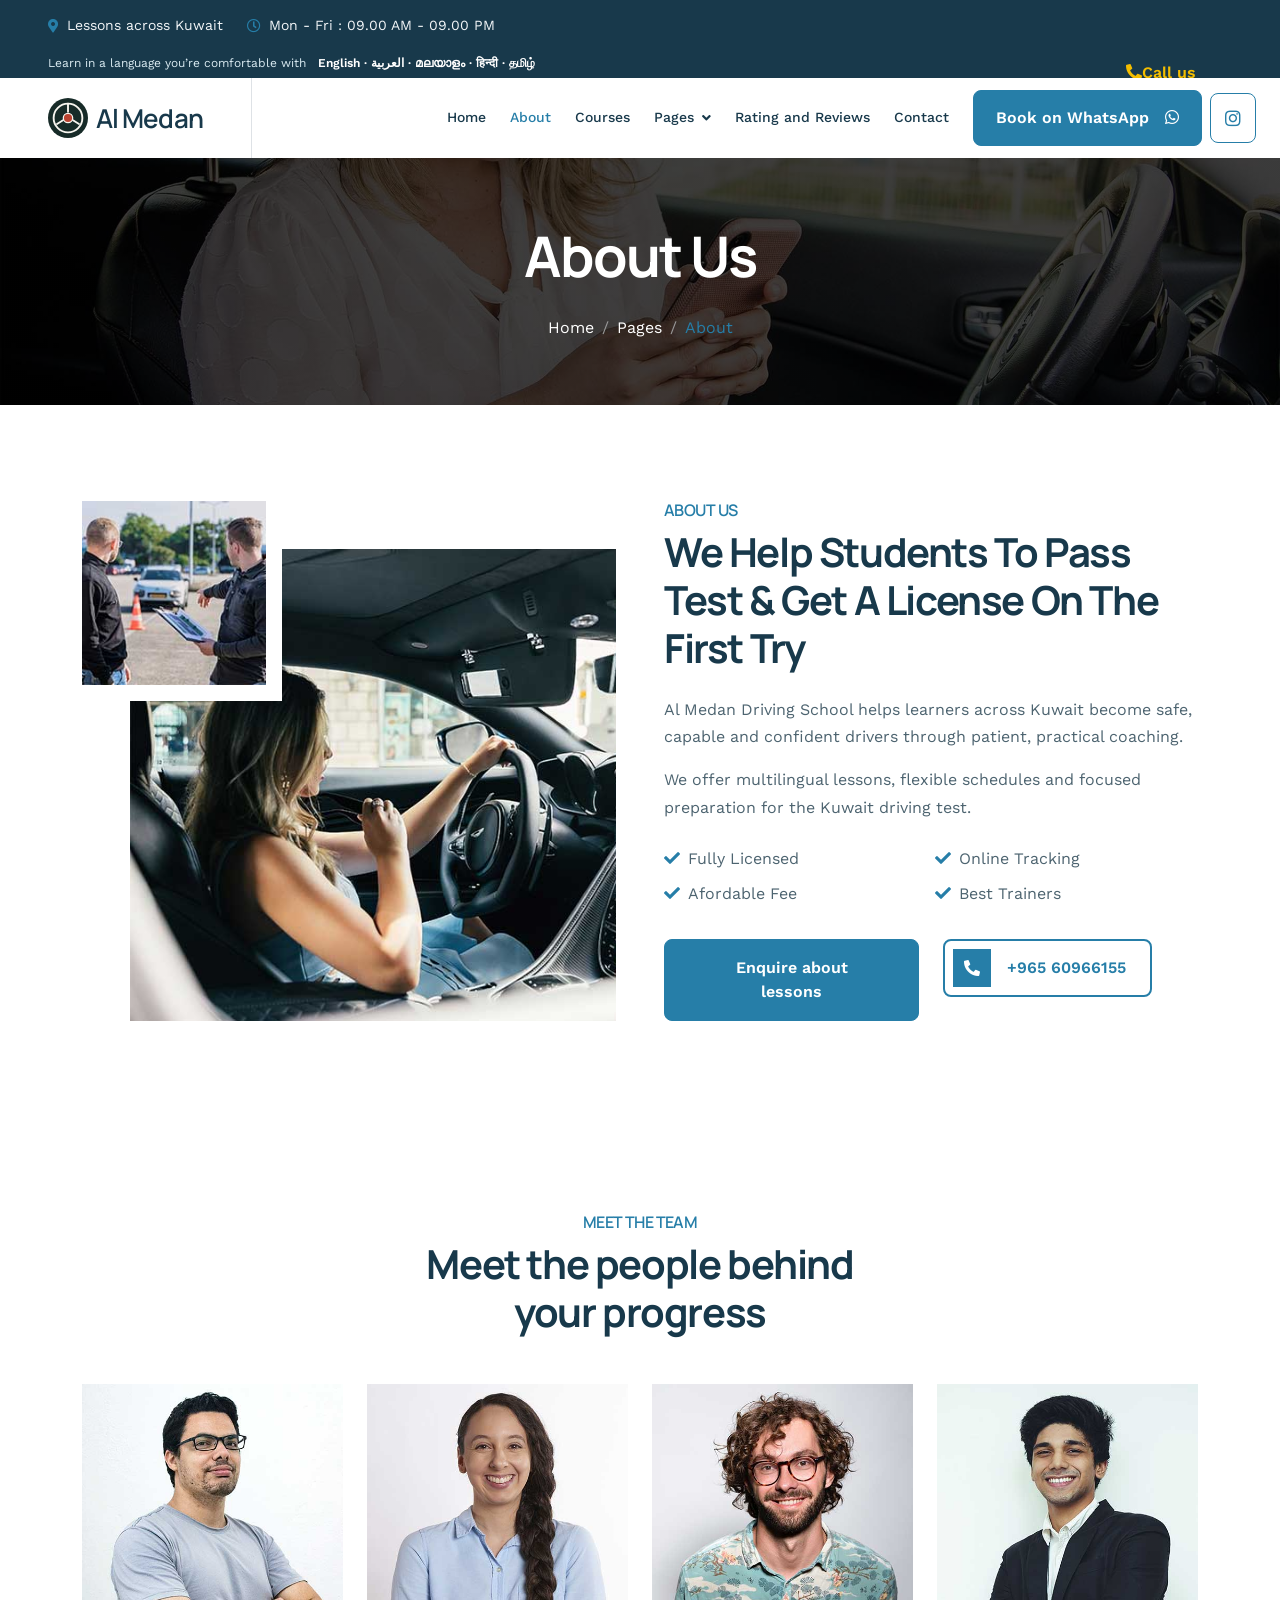
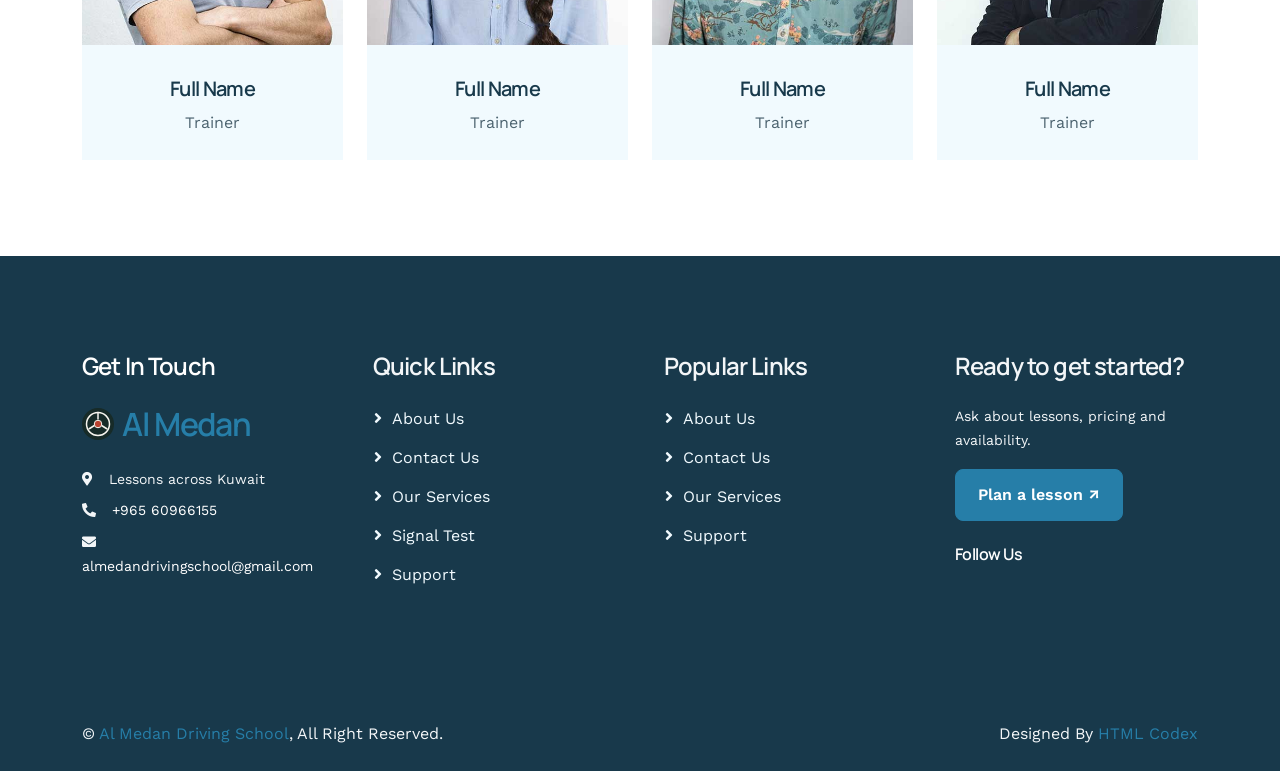
==== commit 76c02528: "fixes to instagram link and signal buttons" ====
--- a/about.html
+++ b/about.html
@@ -47,6 +47,10 @@
                 <div class="h-100 d-inline-flex align-items-center">
                     <small class="far fa-clock text-primary me-2"></small>
                     <small>Mon - Fri : 09.00 AM - 09.00 PM</small>
+                </div>
+                <div class="topbar-languages">
+                    <span>Learn in a language you’re comfortable with</span>
+                    <strong>English · العربية · മലയാളം · हिन्दी · தமிழ்</strong>
                 </div>
             </div>
             <div class="col-lg-5 px-5 text-end">
@@ -83,12 +87,16 @@
                     <div class="dropdown-menu bg-light m-0">
                         <a href="appointment.html" class="dropdown-item">Appointment</a>
                         <a href="team.html" class="dropdown-item">Our Team</a>
-                        <a href="testimonial.html" class="dropdown-item">Testimonial</a>
-                    </div>
-                </div>
+                        <a href="https://ttd.moi.gov.kw/ttd/selectLang.do" class="dropdown-item" target="_blank" rel="noopener noreferrer">Signal Test</a>
+                    </div>
+                </div>
+                <a href="testimonial.html" class="nav-item nav-link">Rating and Reviews</a>
                 <a href="contact.html" class="nav-item nav-link">Contact</a>
             </div>
-            <a href="https://wa.me/96560966155" class="btn btn-primary py-4 px-lg-5 d-none d-lg-block">Book on WhatsApp<i class="fab fa-whatsapp ms-3"></i></a>
+            <div class="navbar-contact-links d-none d-lg-flex align-items-center">
+                <a href="https://wa.me/96560966155" class="btn btn-primary py-4 px-lg-5">Book on WhatsApp<i class="fab fa-whatsapp ms-3"></i></a>
+                <a href="https://www.instagram.com/invites/contact/?utm_source=ig_contact_invite&amp;utm_medium=copy_link&amp;utm_content=w25xf4k" class="btn btn-outline-primary instagram-link" aria-label="Visit Al Medan on Instagram" title="Instagram"><i class="fab fa-instagram" aria-hidden="true"></i></a>
+            </div>
         </div>
     </nav>
     <!-- Navbar End -->
@@ -257,6 +265,7 @@
                     <a class="btn btn-link" href="about.html">About Us</a>
                     <a class="btn btn-link" href="contact.html">Contact Us</a>
                     <a class="btn btn-link" href="courses.html">Our Services</a>
+                    <a class="btn btn-link" href="https://ttd.moi.gov.kw/ttd/selectLang.do" target="_blank" rel="noopener noreferrer">Signal Test</a>
                     
                     <a class="btn btn-link" href="contact.html">Support</a>
                 </div>
@@ -302,7 +311,7 @@
     <!-- Copyright End -->
 
 
-<div class="mobile-contact"><a href="tel:+96560966155"><i class="fa fa-phone-alt" aria-hidden="true"></i> Call us</a><a href="https://wa.me/96560966155?text=Hello%20Al%20Medan%2C%20I%20want%20to%20book%20a%20driving%20lesson"><i class="fab fa-whatsapp" aria-hidden="true"></i> WhatsApp us</a></div>
+<div class="mobile-contact"><a href="tel:+96560966155"><i class="fa fa-phone-alt" aria-hidden="true"></i> Call us</a><a href="https://wa.me/96560966155?text=Hello%20Al%20Medan%2C%20I%20want%20to%20book%20a%20driving%20lesson"><i class="fab fa-whatsapp" aria-hidden="true"></i> WhatsApp us</a><a class="instagram-link" href="https://www.instagram.com/invites/contact/?utm_source=ig_contact_invite&amp;utm_medium=copy_link&amp;utm_content=w25xf4k" aria-label="Visit Al Medan on Instagram" title="Instagram"><i class="fab fa-instagram" aria-hidden="true"></i></a></div>
     <!-- Back to Top -->
     <a href="#" aria-label="Back to top" class="btn btn-lg btn-primary btn-lg-square back-to-top"><i class="bi bi-arrow-up"></i></a>
 
--- a/css/style.css
+++ b/css/style.css
@@ -97,99 +97,99 @@
 }
 
 .navbar .navbar-brand,
-.navbar a.btn {
-    height: 80px
-}
-
-@media (max-width: 991.98px) {
-    .topbar-row {
-        flex-direction: column;
-        padding: 9px 14px;
-        font-weight: 600;
-    }
-
-    .topbar-row > div {
-        display: flex;
-        flex-wrap: nowrap;
-        justify-content: center;
-        width: 100%;
-        gap: 7px 18px;
-        padding: 3px 0 !important;
-        text-align: center !important;
-    }
-
-    .topbar-row > div:first-child {
-        flex-direction: column;
-        align-items: center;
-    }
-
-    .topbar-row > div > div {
-        width: auto;
-        height: auto !important;
-        min-height: 24px;
-        margin: 0 !important;
-        white-space: nowrap;
-    }
-
-    .topbar-row .me-4,
-    .topbar-row .mx-n2 {
-        margin-right: 0 !important;
-        margin-left: 0 !important;
-    }
-
-    .topbar-row .btn {
-        height: 32px;
-        min-height: 32px;
-        margin: 0;
-        padding: 4px 10px;
-    }
-
-    .topbar-call,
-    .topbar-whatsapp {
-        display: inline-flex;
-        align-items: center;
-        gap: 7px;
-        border-radius: 6px;
-        font-weight: 700;
-        line-height: 1;
-    }
-
-    .topbar-call {
-        border: 1px solid rgba(255, 255, 255, .65);
-        background: transparent;
-        color: #fff;
-    }
-
-    .topbar-call:hover,
-    .topbar-call:focus {
-        border-color: #fff;
-        background: #fff;
-        color: #102c28;
-    }
-
-    .topbar-whatsapp {
-        background: #25d366;
-        color: #102c28;
-    }
-
-    .topbar-whatsapp:hover,
-    .topbar-whatsapp:focus {
-        background: #20bd5a;
-        color: #102c28;
-    }
-}
-
-@media (max-width: 575.98px) {
-    .topbar-row {
-        font-size: 13px;
-    }
-
-    .topbar-row > div {
-        gap: 5px 12px;
-    }
-}
-
-.navbar .navbar-nav .nav-link {
+.navbar a.btn {
+    height: 80px
+}
+
+@media (max-width: 991.98px) {
+    .topbar-row {
+        flex-direction: column;
+        padding: 9px 14px;
+        font-weight: 600;
+    }
+
+    .topbar-row > div {
+        display: flex;
+        flex-wrap: nowrap;
+        justify-content: center;
+        width: 100%;
+        gap: 7px 18px;
+        padding: 3px 0 !important;
+        text-align: center !important;
+    }
+
+    .topbar-row > div:first-child {
+        flex-direction: column;
+        align-items: center;
+    }
+
+    .topbar-row > div > div {
+        width: auto;
+        height: auto !important;
+        min-height: 24px;
+        margin: 0 !important;
+        white-space: nowrap;
+    }
+
+    .topbar-row .me-4,
+    .topbar-row .mx-n2 {
+        margin-right: 0 !important;
+        margin-left: 0 !important;
+    }
+
+    .topbar-row .btn {
+        height: 32px;
+        min-height: 32px;
+        margin: 0;
+        padding: 4px 10px;
+    }
+
+    .topbar-call,
+    .topbar-whatsapp {
+        display: inline-flex;
+        align-items: center;
+        gap: 7px;
+        border-radius: 6px;
+        font-weight: 700;
+        line-height: 1;
+    }
+
+    .topbar-call {
+        border: 1px solid rgba(255, 255, 255, .65);
+        background: transparent;
+        color: #fff;
+    }
+
+    .topbar-call:hover,
+    .topbar-call:focus {
+        border-color: #fff;
+        background: #fff;
+        color: #102c28;
+    }
+
+    .topbar-whatsapp {
+        background: #25d366;
+        color: #102c28;
+    }
+
+    .topbar-whatsapp:hover,
+    .topbar-whatsapp:focus {
+        background: #20bd5a;
+        color: #102c28;
+    }
+}
+
+@media (max-width: 575.98px) {
+    .topbar-row {
+        font-size: 13px;
+    }
+
+    .topbar-row > div {
+        gap: 5px 12px;
+    }
+}
+
+.navbar .navbar-nav .nav-link {
     margin-right: 30px;
     padding: 25px 0;
     color: var(--dark);
@@ -532,7 +532,6 @@
 .navbar.sticky-top { top: 0; }.navbar .navbar-nav .nav-link { text-transform: none; font-size: 14px; margin-right: 24px; }.navbar .navbar-brand h2 { font-size: 26px; }.navbar a.btn { height: auto; margin: 12px 24px 12px 0; padding: 15px 22px !important; }
 .navbar .nav-item .dropdown-menu.show,.navbar .nav-item:focus-within .dropdown-menu { top: 100%; opacity: 1; visibility: visible; }
 .hero-section { background: #f2f0e7; padding: 35px 0 48px; }.hero-copy { min-height: 520px; }.hero-content { padding: 35px 50px 35px 0; margin: 0; }.hero-content h1 { font-size: clamp(2.7rem,4.6vw,4.5rem); line-height: 1.08; letter-spacing: -.065em; margin-bottom: 25px; }.eyebrow { font-size: 11px; font-weight: 700; letter-spacing: .15em; color: var(--primary); margin-bottom: 22px; }.hero-description { max-width: 460px; font-size: 18px; }.hero-actions { display: flex; flex-wrap: wrap; gap: 12px; margin-top: 30px; }.hero-actions span { margin-left: 14px; }.hero-note { font-size: 13px; margin: 18px 0 0; }.hero-visual { position: relative; height: 500px; border-radius: 110px 16px 16px 16px; overflow: hidden; }.hero-visual img { width: 100%; height: 100%; object-fit: cover; object-position: 60% center; }.hero-photo-label { position: absolute; bottom: 22px; left: 22px; right: 22px; padding: 16px; border-radius: 8px; background: #fff; color: var(--dark); font-size: 13px; font-weight: 600; }.status-dot { display: inline-block; width: 8px; height: 8px; background: #398064; border-radius: 50%; margin-right: 8px; }
-.language-strip { background: var(--dark); color: #fff; padding: 22px 0; font-size: 13px; }.language-strip .container { display: flex; justify-content: space-between; gap: 16px; flex-wrap: wrap; }.language-strip strong { font-weight: 500; }
 .section-heading { display: flex; align-items: end; justify-content: space-between; gap: 24px; margin-bottom: 36px; }.section-heading h2 { max-width: 580px; }.section-heading a { flex-shrink: 0; }.step-card { height: 100%; border-top: 1px solid #d6ddd6; padding: 24px 20px 12px 0; }.step-card > span { color: var(--primary); font-size: 11px; letter-spacing: .1em; font-weight: 700; }.step-card h3 { font-size: 22px; margin-top: 25px; }.step-card p { font-size: 15px; }
 .process-card { height: 100%; background: #fff; border: 1px solid rgba(185,66,48,.3); border-radius: 12px; padding: 30px 26px; box-shadow: 0 10px 24px rgba(23,43,40,.06); transition: box-shadow .2s ease, transform .2s ease; }.process-card:hover { box-shadow: 0 14px 30px rgba(23,43,40,.1); transform: translateY(-2px); }.process-icon { width: 56px; height: 56px; border-radius: 50%; background: var(--primary); color: #fff; display: flex; align-items: center; justify-content: center; font-size: 22px; margin-bottom: 22px; }.process-card h3 { font-size: 20px; margin-bottom: 10px; }.process-card p { font-size: 14px; margin-bottom: 0; }
 .courses { background: var(--light); min-height: auto; }.courses-item { border: 1px solid #e2e6df; border-radius: 14px; }.courses-item img { width: 100%; }.courses-item .courses-overlay { position: static; height: auto; opacity: 1; background: transparent; padding: 18px; }.courses-item .courses-overlay a { width: 100%; }
@@ -543,3 +542,93 @@
 @media(max-width: 991.98px) { .hero-copy { min-height: auto; }.hero-content { max-width: 680px; padding: 30px 0; }.hero-visual { height: 360px; border-top-left-radius: 65px; }.navbar .navbar-brand { height: 68px; }.py-6 { padding-top: 4rem; padding-bottom: 4rem; }.navbar-collapse { max-height: calc(100dvh - 68px); overflow-y: auto; } }
 @media(max-width: 575.98px) { body { padding-bottom: 76px; }.hero-section { padding: 10px 8px 28px; }.hero-content h1 { font-size: 2.8rem; }.hero-description { font-size: 16px; }.hero-actions .btn { flex: 1 1 auto; }.hero-visual { height: 285px; }.hero-photo-label { left: 12px; right: 12px; bottom: 12px; font-size: 11px; }.section-heading { display: block; }.section-heading a { display: inline-block; margin-top: 14px; }.display-6 { font-size: 1.95rem; }.p-5 { padding: 1.5rem !important; }.mobile-contact { position: fixed; bottom: 0; left: 0; right: 0; z-index: 1030; display: flex; gap: 10px; padding: 10px 16px calc(10px + env(safe-area-inset-bottom)); background: white; border-top: 1px solid #d6ddd6; }.mobile-contact a { flex: 1; text-align: center; border: 1px solid #d6ddd6; border-radius: 8px; padding: 11px; font-weight: 600; }.mobile-contact a:last-child { background: var(--primary); border-color: var(--primary); color: white; }.back-to-top { bottom: 90px; right: 16px; } }
 @media(prefers-reduced-motion: reduce) { *,*::before,*::after { animation: none !important; transition: none !important; scroll-behavior: auto !important; } }
+
+.topbar-row > div:first-child { display: flex; flex-wrap: wrap; align-items: center; }
+.topbar-row > div:first-child > .topbar-languages { flex: 0 0 100%; }
+@media (min-width: 992px) {
+    .topbar-row > div:first-child > div:not(.topbar-languages) {
+        height: auto !important;
+        min-height: 52px;
+    }
+}
+.topbar-languages {
+    display: block;
+    width: 100%;
+    margin-top: 3px;
+    padding-bottom: 6px;
+    color: #D9EAF1;
+    font-size: 12px;
+    line-height: 1.45;
+}
+
+.topbar-languages strong { margin-left: 8px; color: #fff; font-weight: 600; }
+.navbar-contact-links { gap: 8px; margin-right: 24px; }
+.navbar .navbar-contact-links > a.btn { margin: 0; }
+.instagram-link {
+    display: inline-flex;
+    flex: 0 0 46px;
+    align-items: center;
+    justify-content: center;
+    width: 46px;
+    min-width: 46px;
+    height: 46px;
+    padding: 0 !important;
+    font-size: 18px;
+}
+.topbar-instagram {
+    display: inline-flex;
+    align-items: center;
+    justify-content: center;
+    width: 32px;
+    height: 32px;
+    margin-left: 8px !important;
+    padding: 0 !important;
+    border: 1px solid rgba(255, 255, 255, .65);
+    border-radius: 6px;
+    color: #fff !important;
+}
+.topbar-instagram:hover,
+.topbar-instagram:focus { background: #fff; color: var(--dark) !important; }
+.mobile-contact a.instagram-link { flex: 0 0 46px; background: #fff; color: var(--primary); }
+
+@media (max-width: 991.98px) {
+    .topbar-row > div:first-child > .topbar-languages { flex: 0 0 auto; }
+    .topbar-row > div > .topbar-languages { width: 100%; white-space: normal; }
+    .topbar-languages strong { display: block; margin-left: 0; }
+}
+
+/* Baby-blue palette with deeper accents for readable controls. */
+:root {
+    --primary: #267EA8;
+    --secondary: #4C8798;
+    --light: #F1FAFE;
+    --dark: #18394B;
+    --accent: #F2C879;
+}
+
+body { color: #4D6470; }
+a:hover { color: #185D7E; }
+.text-primary { color: var(--primary) !important; }
+.bg-primary { background-color: var(--primary) !important; }
+.btn-primary { color: #fff; background: var(--primary); border-color: var(--primary); }
+.btn-primary:hover,
+.btn-primary:focus { color: #fff; background: #185D7E; border-color: #185D7E; }
+.btn-outline-primary { color: var(--primary); border-color: var(--primary); }
+.btn-outline-primary:hover { color: #fff; background: var(--primary); border-color: var(--primary); }
+:focus-visible { outline-color: #4C8798 !important; }
+.form-control:focus { border-color: #4C8798 !important; box-shadow: 0 0 0 3px rgba(76, 135, 152, .2); }
+.hero-section { background: #E7F5FC; }
+.hero-badge { background: var(--accent); }
+.feature-image strong,
+.booking-band .text-primary { color: var(--accent) !important; }
+.process-card { border-color: rgba(38, 126, 168, .25); }
+.step-card,
+.faq-list details,
+.mobile-contact { border-color: #D6EAF3; }
+.courses-item { border-color: #D6EAF3; }
+.courses .form-note { color: #D9EAF1; }
+.text-warning,
+.review-stars,
+.star-rating label:hover,
+.star-rating label:hover ~ label,
+.star-rating input:checked ~ label { color: var(--accent) !important; }
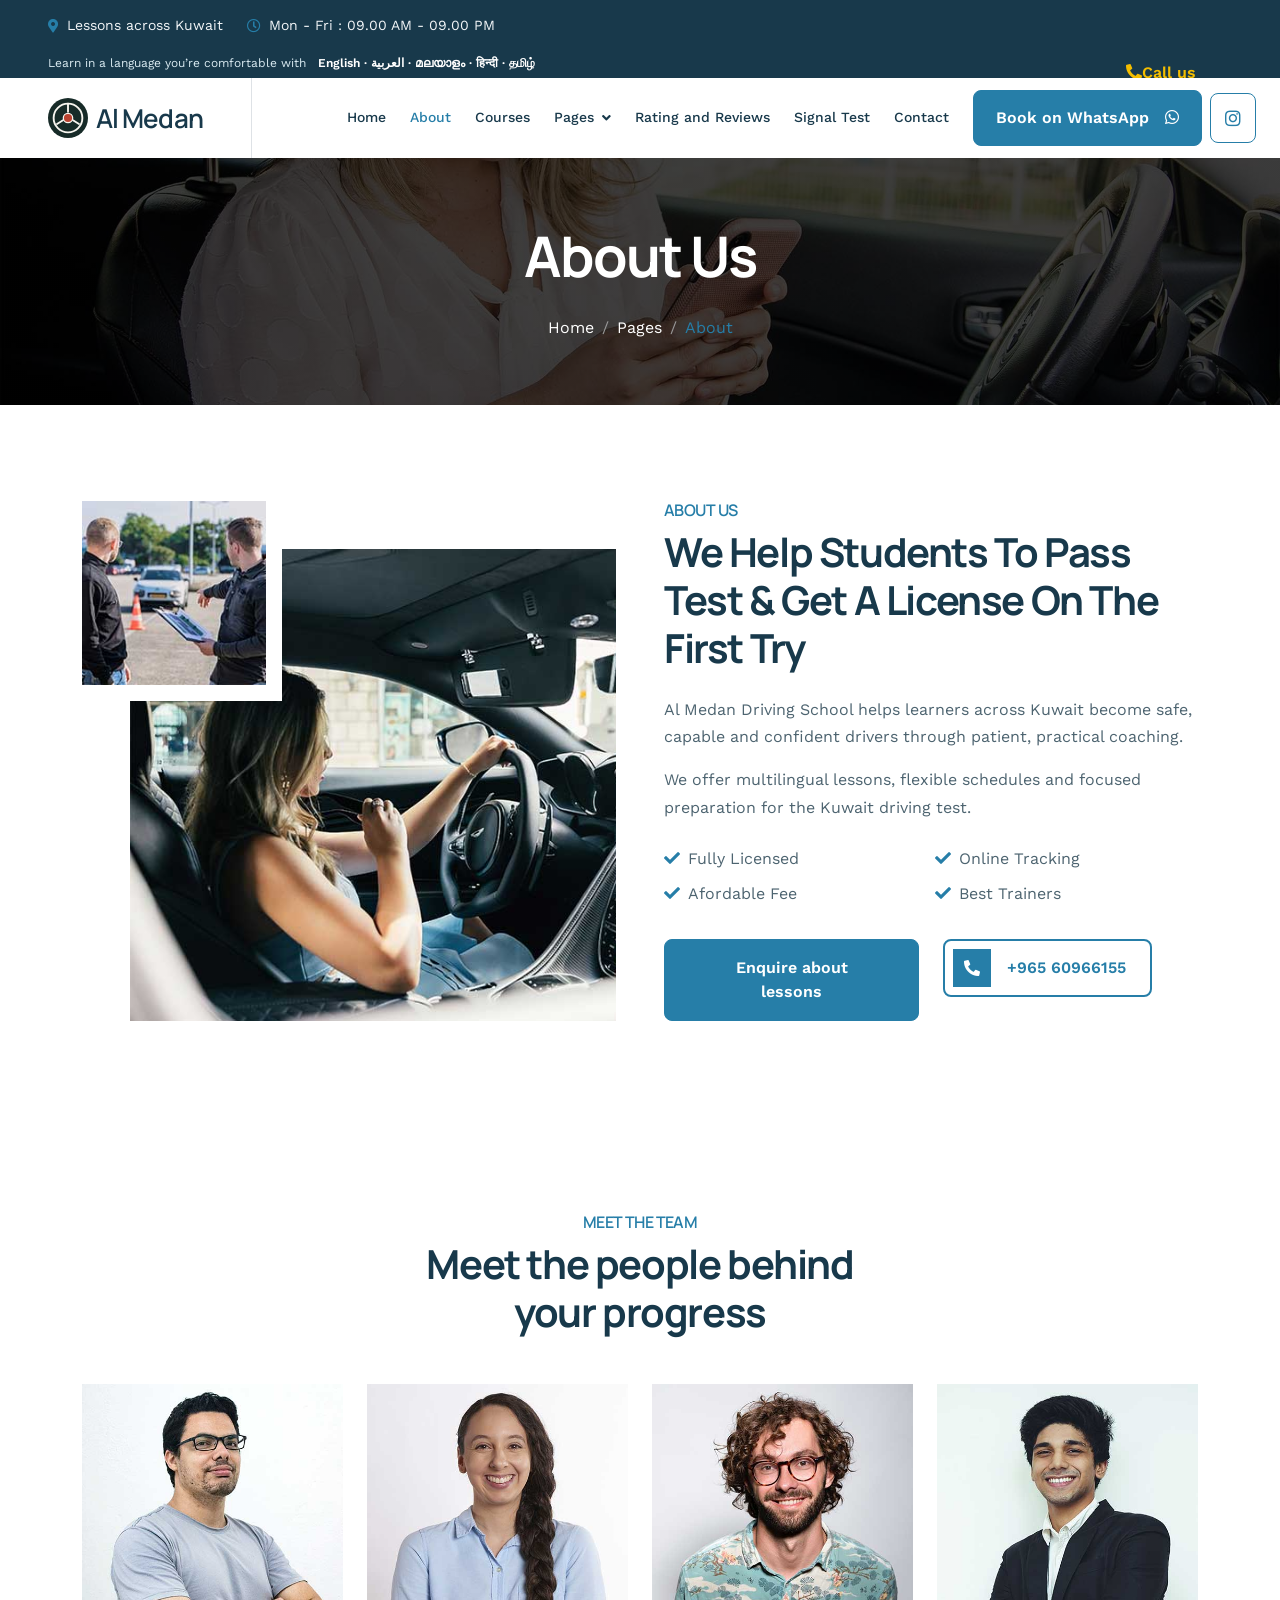
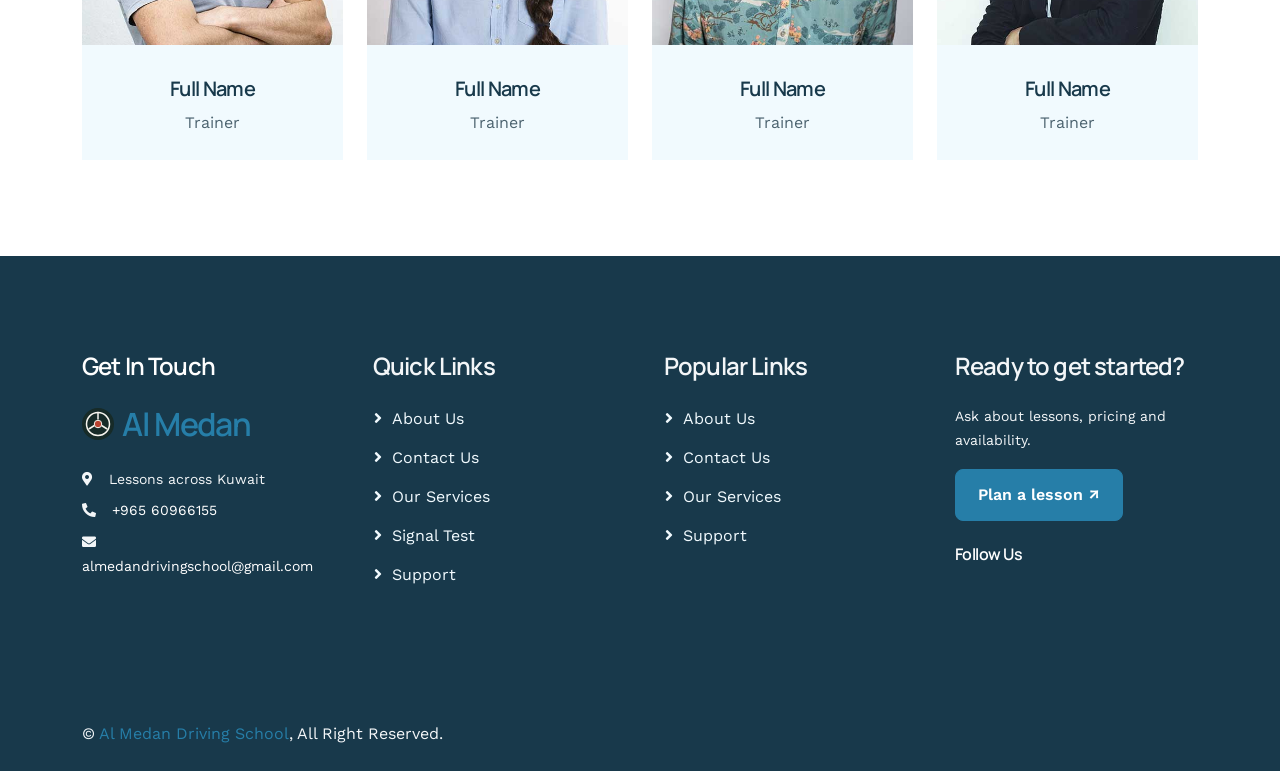
==== commit 02bd886a: "fixes to review form" ====
--- a/about.html
+++ b/about.html
@@ -87,10 +87,10 @@
                     <div class="dropdown-menu bg-light m-0">
                         <a href="appointment.html" class="dropdown-item">Appointment</a>
                         <a href="team.html" class="dropdown-item">Our Team</a>
-                        <a href="https://ttd.moi.gov.kw/ttd/selectLang.do" class="dropdown-item" target="_blank" rel="noopener noreferrer">Signal Test</a>
                     </div>
                 </div>
                 <a href="testimonial.html" class="nav-item nav-link">Rating and Reviews</a>
+                <a href="https://ttd.moi.gov.kw/ttd/selectLang.do" class="nav-item nav-link" target="_blank" rel="noopener noreferrer">Signal Test</a>
                 <a href="contact.html" class="nav-item nav-link">Contact</a>
             </div>
             <div class="navbar-contact-links d-none d-lg-flex align-items-center">
@@ -297,13 +297,8 @@
     <div class="container-fluid copyright text-light py-4 wow fadeIn" data-wow-delay="0.1s">
         <div class="container">
             <div class="row">
-                <div class="col-md-6 text-center text-md-start mb-3 mb-md-0">
+                <div class="col-12 text-center text-md-start">
                     &copy; <a href="index.html">Al Medan Driving School</a>, All Right Reserved.
-                </div>
-                <div class="col-md-6 text-center text-md-end">
-                    <!--/*** The author’s attribution link must remain intact in the template. ***/-->
-                    <!--/*** If you wish to remove this credit link, please purchase the Pro Version . ***/-->
-                    Designed By <a href="https://htmlcodex.com">HTML Codex</a>
                 </div>
             </div>
         </div>
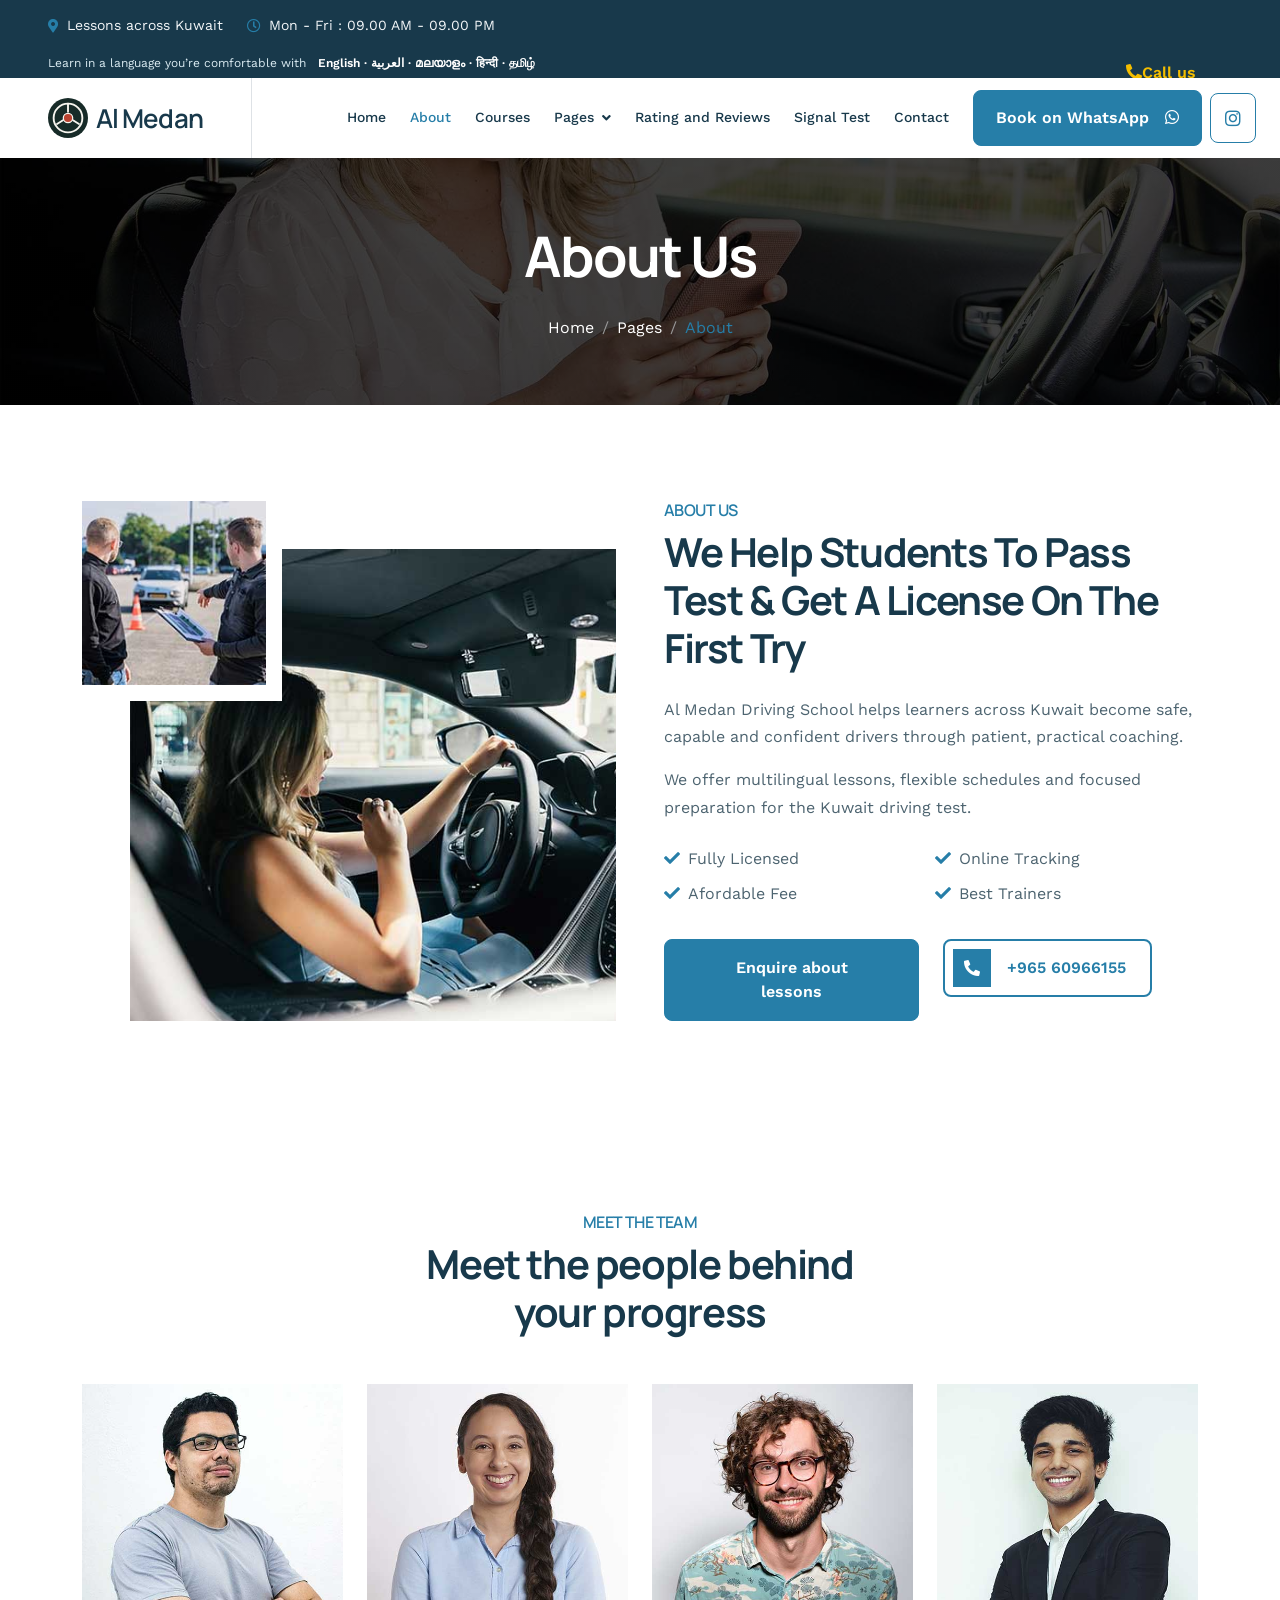
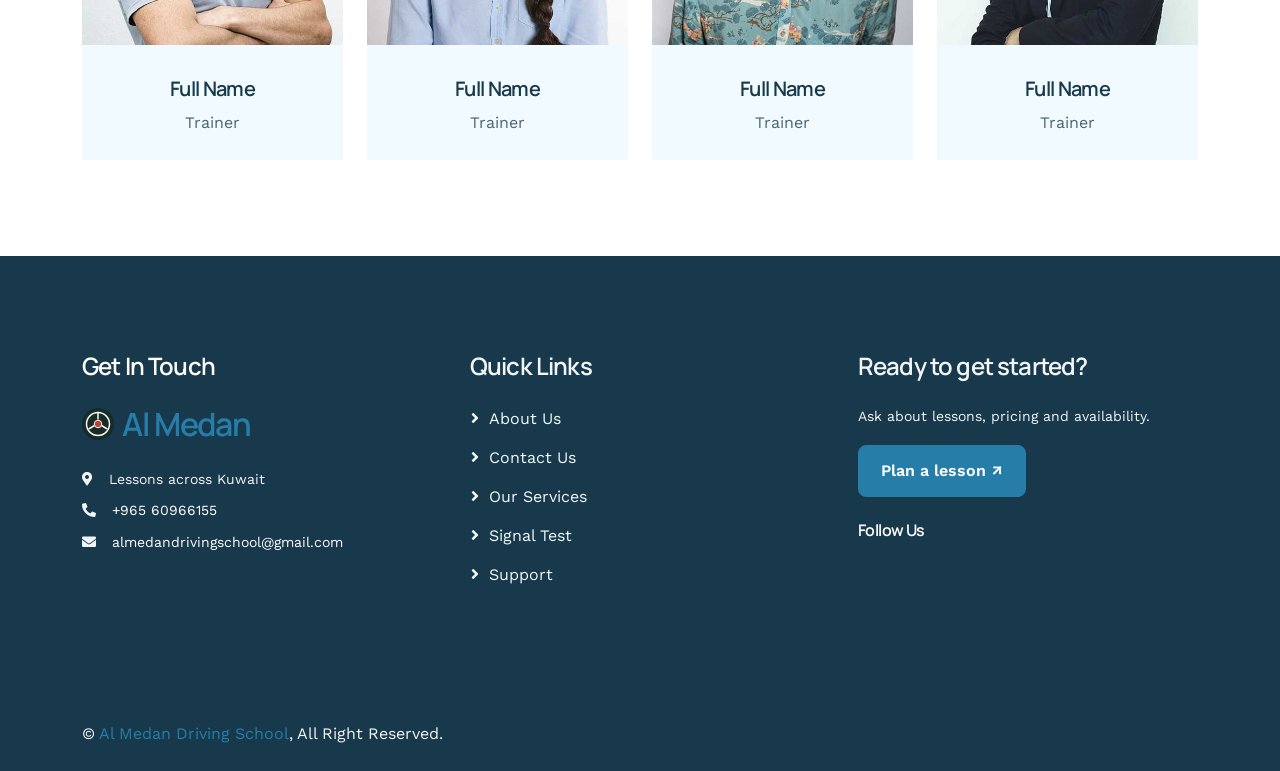
==== commit efb3b7fa: "fixes to google reviews" ====
--- a/about.html
+++ b/about.html
@@ -95,7 +95,7 @@
             </div>
             <div class="navbar-contact-links d-none d-lg-flex align-items-center">
                 <a href="https://wa.me/96560966155" class="btn btn-primary py-4 px-lg-5">Book on WhatsApp<i class="fab fa-whatsapp ms-3"></i></a>
-                <a href="https://www.instagram.com/invites/contact/?utm_source=ig_contact_invite&amp;utm_medium=copy_link&amp;utm_content=w25xf4k" class="btn btn-outline-primary instagram-link" aria-label="Visit Al Medan on Instagram" title="Instagram"><i class="fab fa-instagram" aria-hidden="true"></i></a>
+                <a href="https://www.instagram.com/almedan_drivingschool_kuwait/" class="btn btn-outline-primary instagram-link" aria-label="Visit Al Medan on Instagram" title="Instagram"><i class="fab fa-instagram" aria-hidden="true"></i></a>
             </div>
         </div>
     </nav>
@@ -253,14 +253,14 @@
     <div class="container-fluid bg-dark text-light footer my-6 mb-0 py-6 wow fadeIn" data-wow-delay="0.1s">
         <div class="container">
             <div class="row g-5">
-                <div class="col-lg-3 col-md-6">
+                <div class="col-lg-4 col-md-6">
                     <h4 class="text-white mb-4">Get In Touch</h4>
                     <h2 class="text-primary mb-4 d-flex align-items-center gap-2"><img src="img/logo-mark.svg" width="32" height="32" alt="">Al Medan</h2>
                     <p class="mb-2"><i class="fa fa-map-marker-alt me-3"></i>Lessons across Kuwait</p>
                     <p class="mb-2"><i class="fa fa-phone-alt me-3"></i><a href="tel:+96560966155">+965 60966155</a></p>
                     <p class="mb-2"><i class="fa fa-envelope me-3"></i><a href="mailto:almedandrivingschool@gmail.com">almedandrivingschool@gmail.com</a></p>
                 </div>
-                <div class="col-lg-3 col-md-6">
+                <div class="col-lg-4 col-md-6">
                     <h4 class="text-light mb-4">Quick Links</h4>
                     <a class="btn btn-link" href="about.html">About Us</a>
                     <a class="btn btn-link" href="contact.html">Contact Us</a>
@@ -269,15 +269,7 @@
                     
                     <a class="btn btn-link" href="contact.html">Support</a>
                 </div>
-                <div class="col-lg-3 col-md-6">
-                    <h4 class="text-light mb-4">Popular Links</h4>
-                    <a class="btn btn-link" href="about.html">About Us</a>
-                    <a class="btn btn-link" href="contact.html">Contact Us</a>
-                    <a class="btn btn-link" href="courses.html">Our Services</a>
-                    
-                    <a class="btn btn-link" href="contact.html">Support</a>
-                </div>
-                <div class="col-lg-3 col-md-6">
+                <div class="col-lg-4 col-md-6">
                     <h4 class="text-light mb-4">Ready to get started?</h4><p>Ask about lessons, pricing and availability.</p><a class="btn btn-primary" href="appointment.html">Plan a lesson ↗</a>
                     <h6 class="text-white mt-4 mb-3">Follow Us</h6>
                     <div class="d-flex pt-2">
@@ -306,7 +298,7 @@
     <!-- Copyright End -->
 
 
-<div class="mobile-contact"><a href="tel:+96560966155"><i class="fa fa-phone-alt" aria-hidden="true"></i> Call us</a><a href="https://wa.me/96560966155?text=Hello%20Al%20Medan%2C%20I%20want%20to%20book%20a%20driving%20lesson"><i class="fab fa-whatsapp" aria-hidden="true"></i> WhatsApp us</a><a class="instagram-link" href="https://www.instagram.com/invites/contact/?utm_source=ig_contact_invite&amp;utm_medium=copy_link&amp;utm_content=w25xf4k" aria-label="Visit Al Medan on Instagram" title="Instagram"><i class="fab fa-instagram" aria-hidden="true"></i></a></div>
+<div class="mobile-contact"><a href="tel:+96560966155"><i class="fa fa-phone-alt" aria-hidden="true"></i> Call us</a><a href="https://wa.me/96560966155?text=Hello%20Al%20Medan%2C%20I%20want%20to%20book%20a%20driving%20lesson"><i class="fab fa-whatsapp" aria-hidden="true"></i> WhatsApp us</a><a class="instagram-link" href="https://www.instagram.com/almedan_drivingschool_kuwait/" aria-label="Visit Al Medan on Instagram" title="Instagram"><i class="fab fa-instagram" aria-hidden="true"></i></a></div>
     <!-- Back to Top -->
     <a href="#" aria-label="Back to top" class="btn btn-lg btn-primary btn-lg-square back-to-top"><i class="bi bi-arrow-up"></i></a>
 
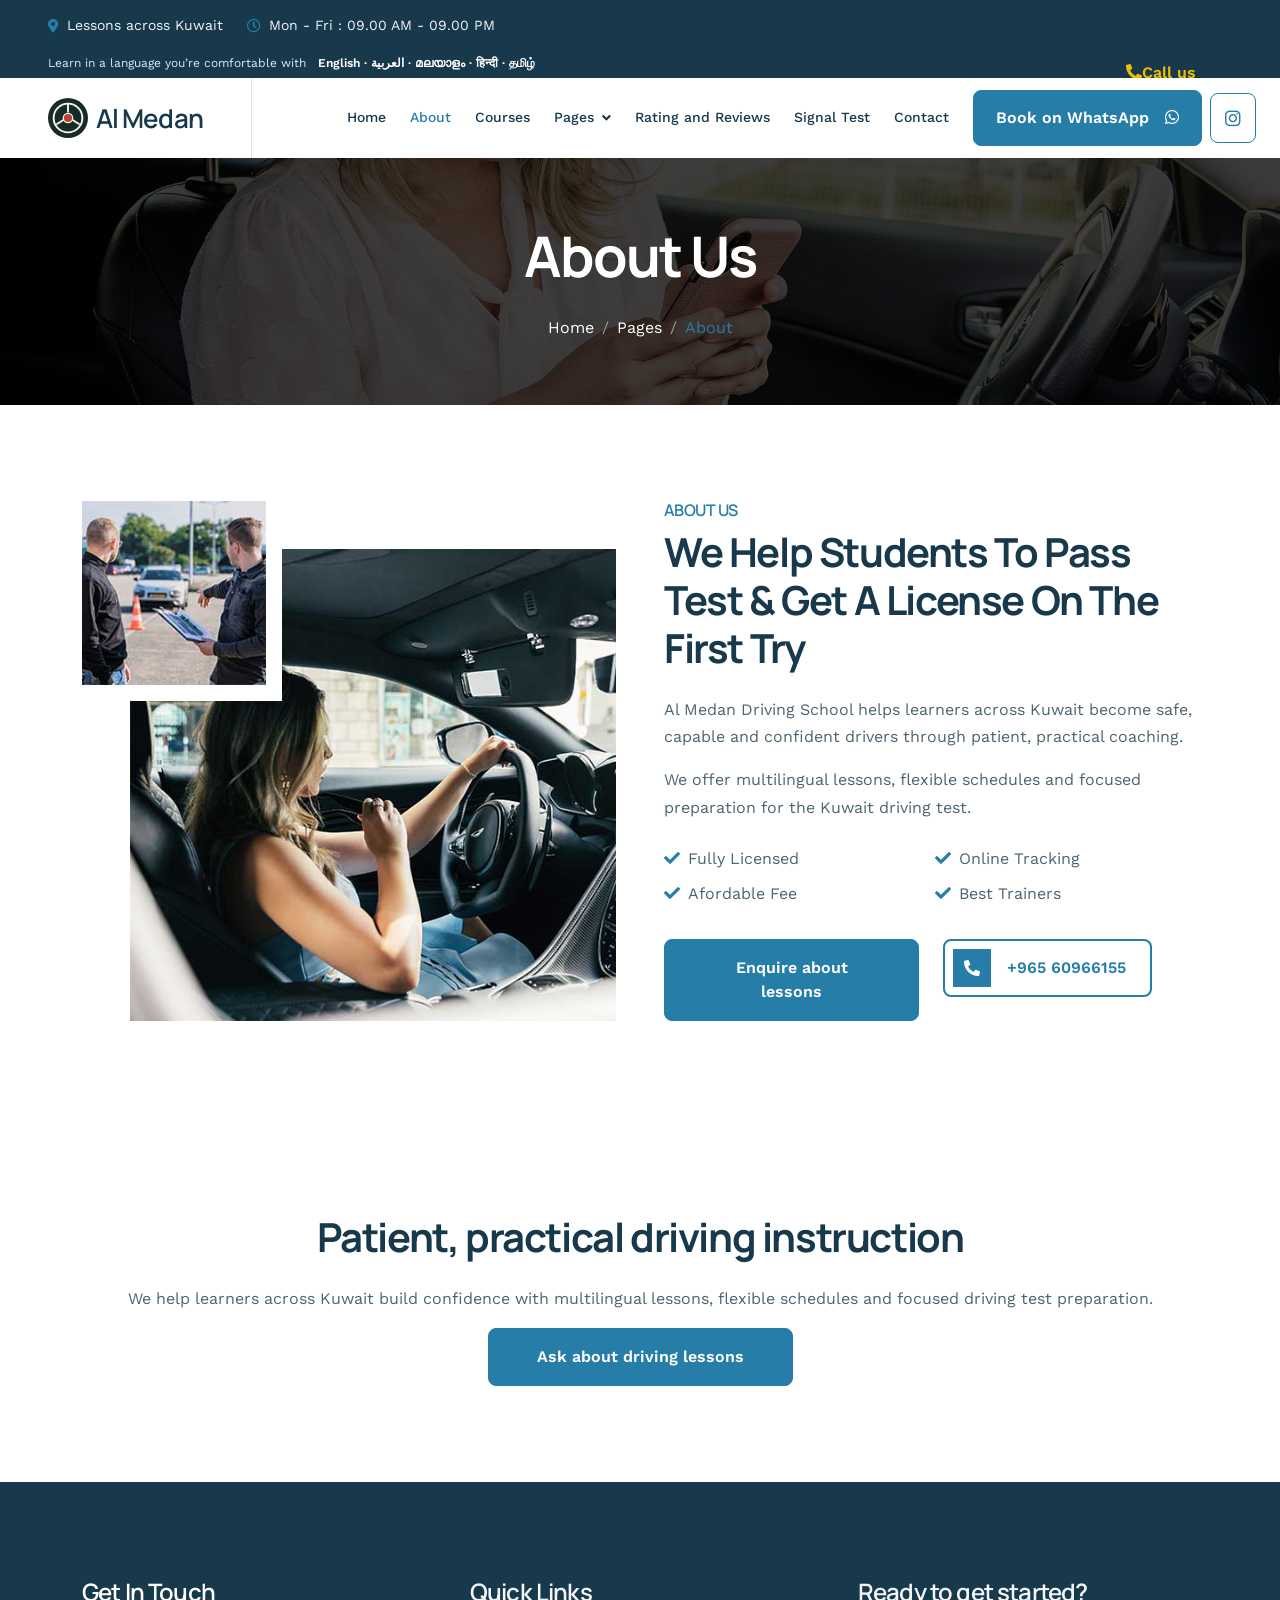
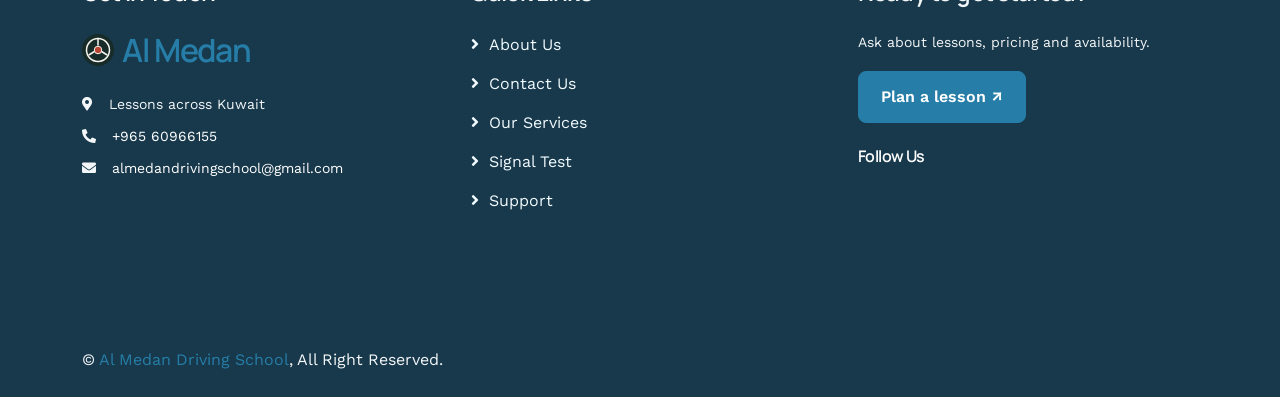
==== commit 8e665aba: "fixes to increase almedan driving school search results" ====
--- a/about.html
+++ b/about.html
@@ -3,9 +3,10 @@
 
 <head>
     <meta charset="utf-8">
+    <meta name="description" content="Learn about Al Medan Driving School: multilingual driving lessons and practical coaching across Kuwait, including Salmiya, Fahaheel and Hawally.">
     <title>About Al Medan Driving School | Kuwait</title>
     <meta content="width=device-width, initial-scale=1.0" name="viewport">
-    <meta content="" name="keywords">
+    <link rel="canonical" href="https://almedandrivingschool.com/about.html">
     
 
     <!-- Favicon -->
@@ -170,82 +171,14 @@
     <!-- About End -->
 
 
-    <!-- Team Start -->
+    <!-- Driving instruction -->
     <div class="container-xxl py-6">
-        <div class="container">
-            <div class="text-center mx-auto mb-5 wow fadeInUp" data-wow-delay="0.1s" style="max-width: 500px;">
-                <h6 class="text-primary text-uppercase mb-2">Meet The Team</h6>
-                <h1 class="display-6 mb-4">Meet the people behind your progress</h1>
-            </div>
-            <div class="row g-0 team-items">
-                <div class="col-lg-3 col-md-6 wow fadeInUp" data-wow-delay="0.1s">
-                    <div class="team-item position-relative">
-                        <div class="position-relative">
-                            <img class="img-fluid" src="img/team-1.jpg" alt="">
-                            <div class="team-social text-center">
-                                
-                                
-                                
-                            </div>
-                        </div>
-                        <div class="bg-light text-center p-4">
-                            <h5 class="mt-2">Full Name</h5>
-                            <span>Trainer</span>
-                        </div>
-                    </div>
-                </div>
-                <div class="col-lg-3 col-md-6 wow fadeInUp" data-wow-delay="0.3s">
-                    <div class="team-item position-relative">
-                        <div class="position-relative">
-                            <img class="img-fluid" src="img/team-2.jpg" alt="">
-                            <div class="team-social text-center">
-                                
-                                
-                                
-                            </div>
-                        </div>
-                        <div class="bg-light text-center p-4">
-                            <h5 class="mt-2">Full Name</h5>
-                            <span>Trainer</span>
-                        </div>
-                    </div>
-                </div>
-                <div class="col-lg-3 col-md-6 wow fadeInUp" data-wow-delay="0.5s">
-                    <div class="team-item position-relative">
-                        <div class="position-relative">
-                            <img class="img-fluid" src="img/team-3.jpg" alt="">
-                            <div class="team-social text-center">
-                                
-                                
-                                
-                            </div>
-                        </div>
-                        <div class="bg-light text-center p-4">
-                            <h5 class="mt-2">Full Name</h5>
-                            <span>Trainer</span>
-                        </div>
-                    </div>
-                </div>
-                <div class="col-lg-3 col-md-6 wow fadeInUp" data-wow-delay="0.7s">
-                    <div class="team-item position-relative">
-                        <div class="position-relative">
-                            <img class="img-fluid" src="img/team-4.jpg" alt="">
-                            <div class="team-social text-center">
-                                
-                                
-                                
-                            </div>
-                        </div>
-                        <div class="bg-light text-center p-4">
-                            <h5 class="mt-2">Full Name</h5>
-                            <span>Trainer</span>
-                        </div>
-                    </div>
-                </div>
-            </div>
-        </div>
-    </div>
-    <!-- Team End -->
+        <div class="container text-center">
+            <h2 class="display-6 mb-4">Patient, practical driving instruction</h2>
+            <p>We help learners across Kuwait build confidence with multilingual lessons, flexible schedules and focused driving test preparation.</p>
+            <a class="btn btn-primary py-3 px-5" href="contact.html">Ask about driving lessons</a>
+        </div>
+    </div>
 
 
     </main>
